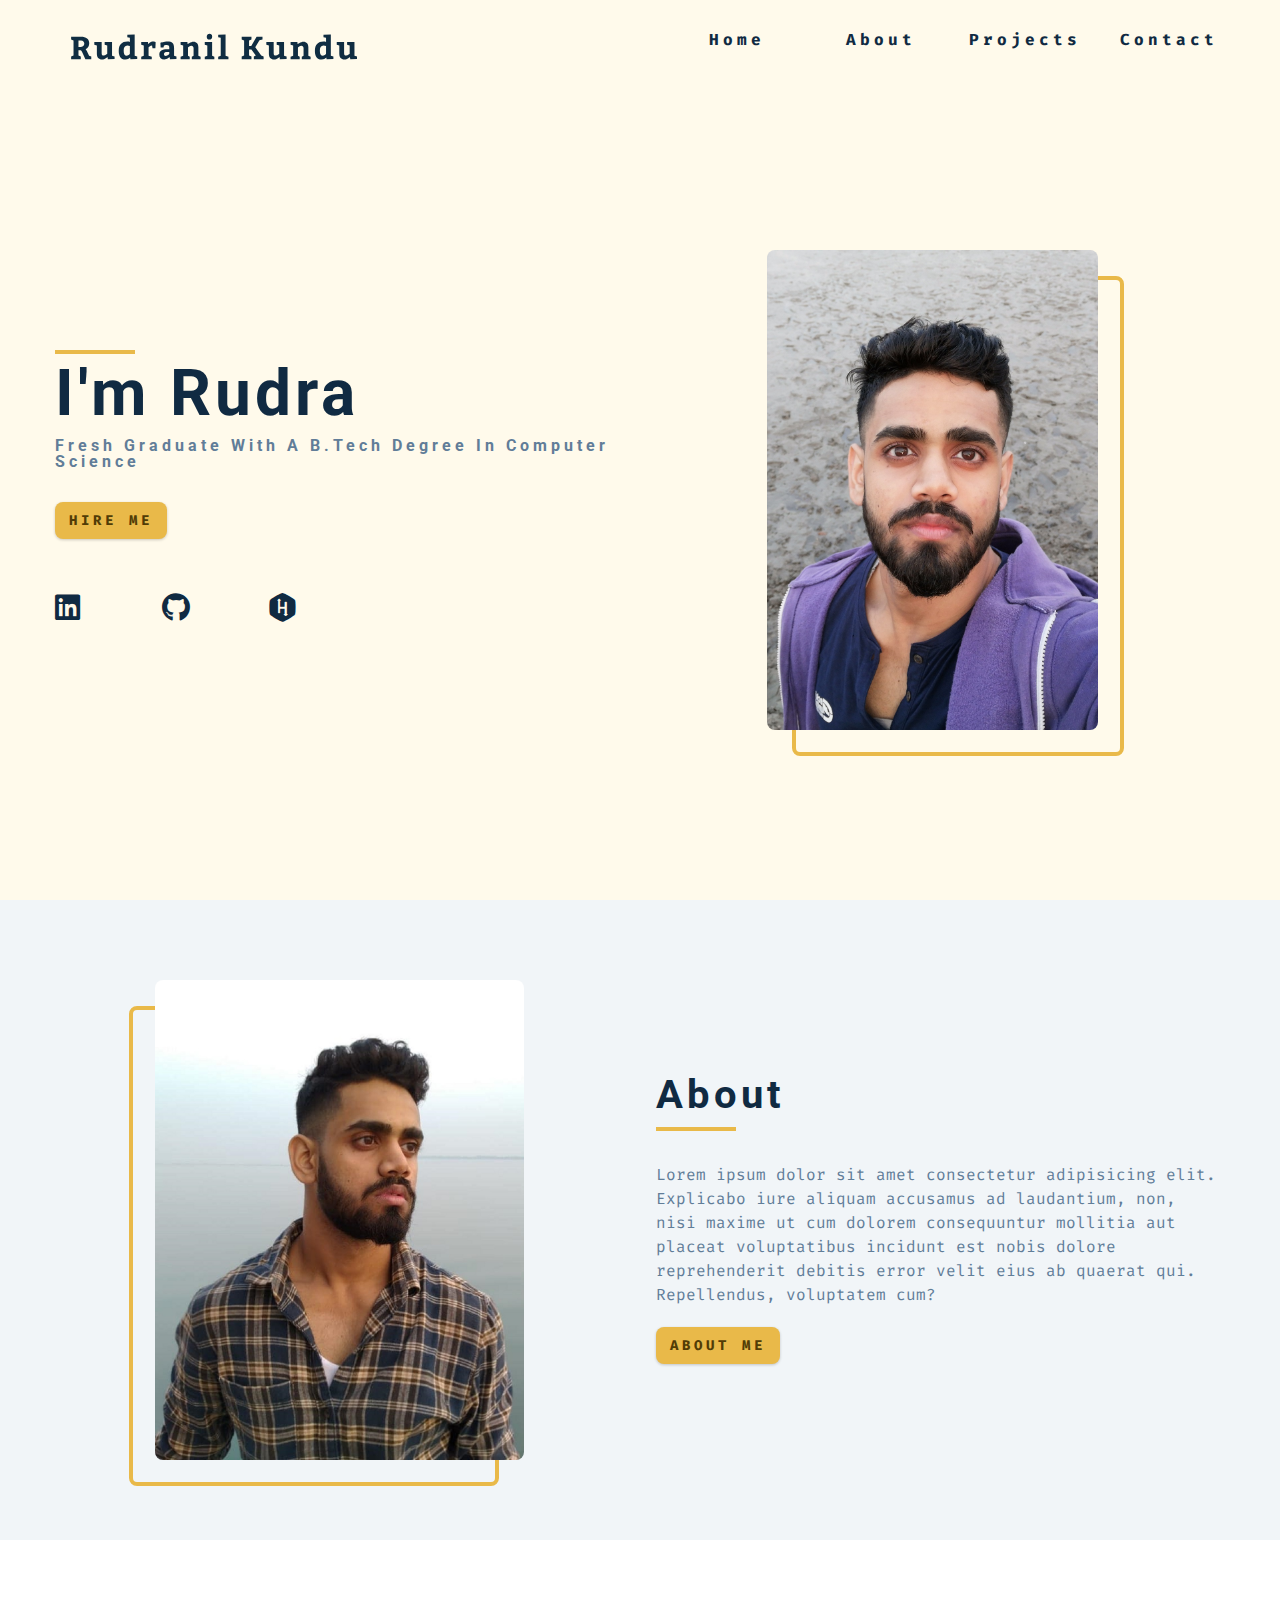
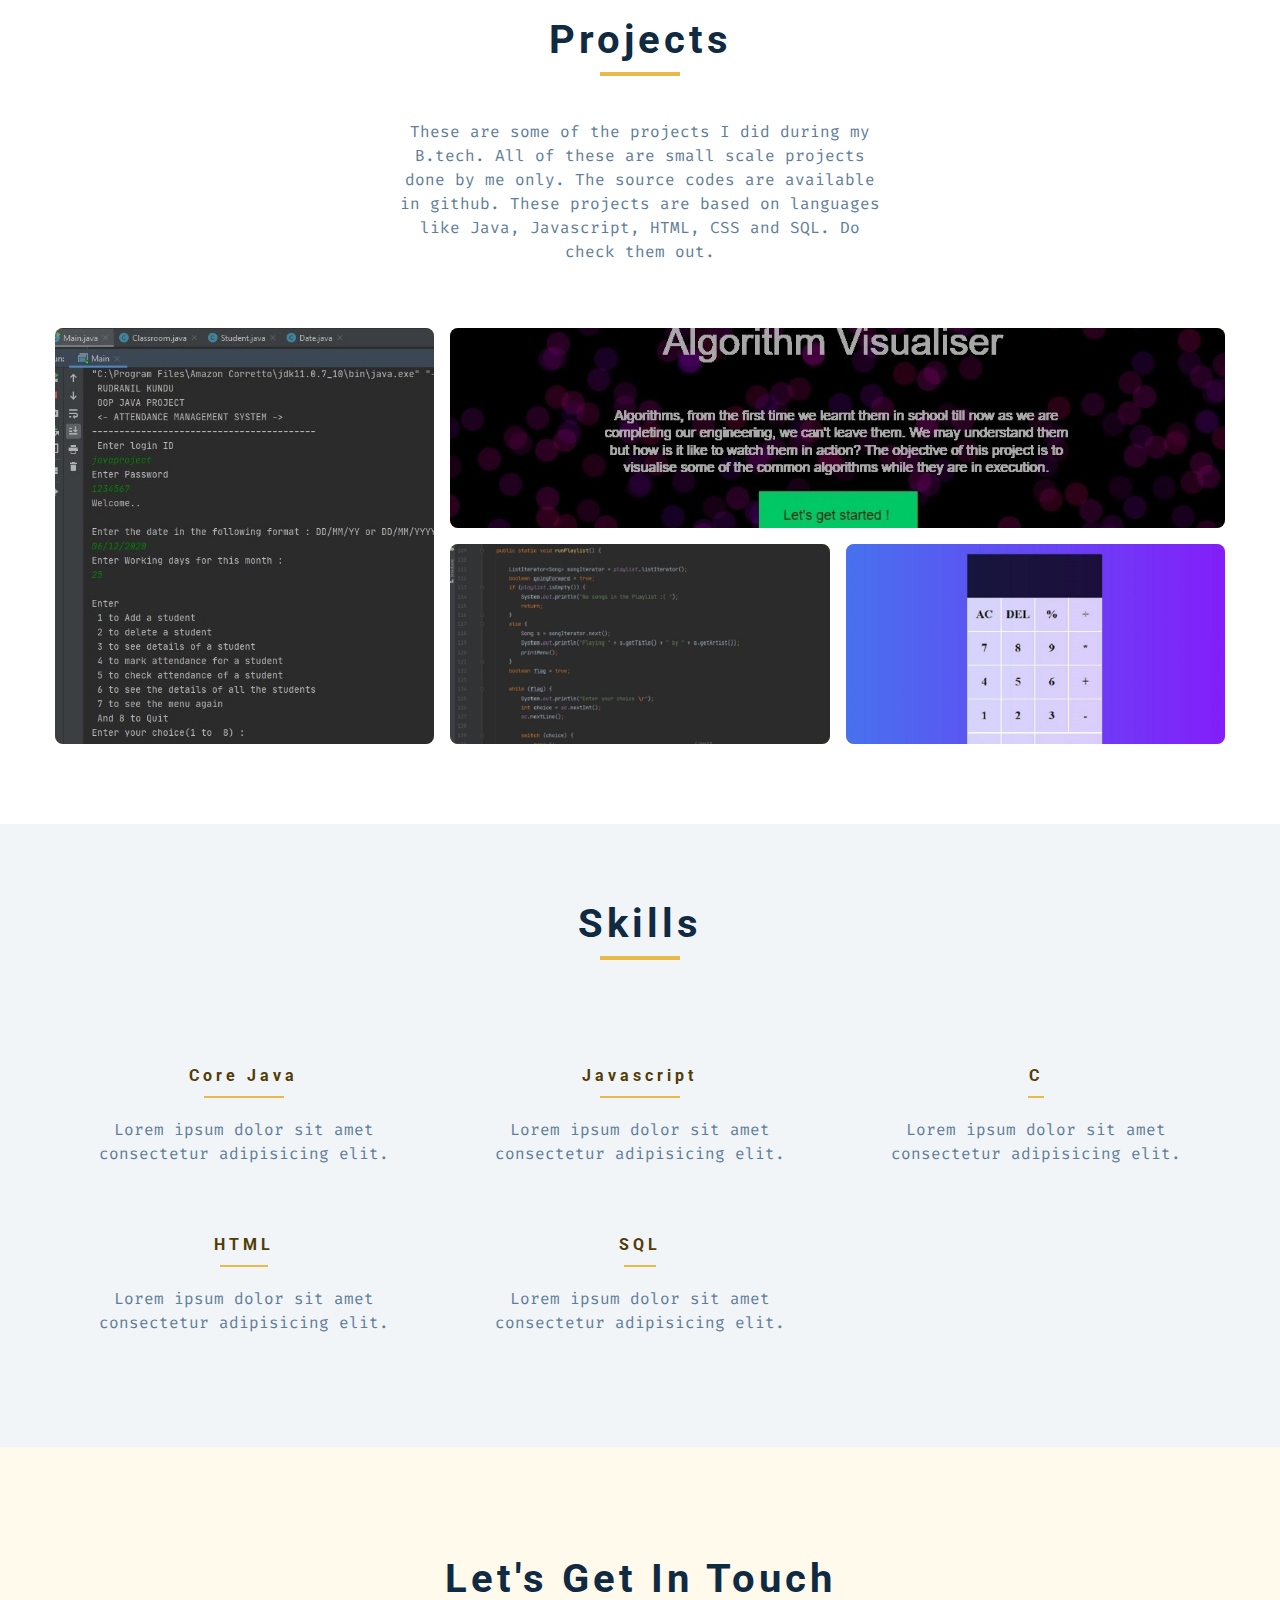
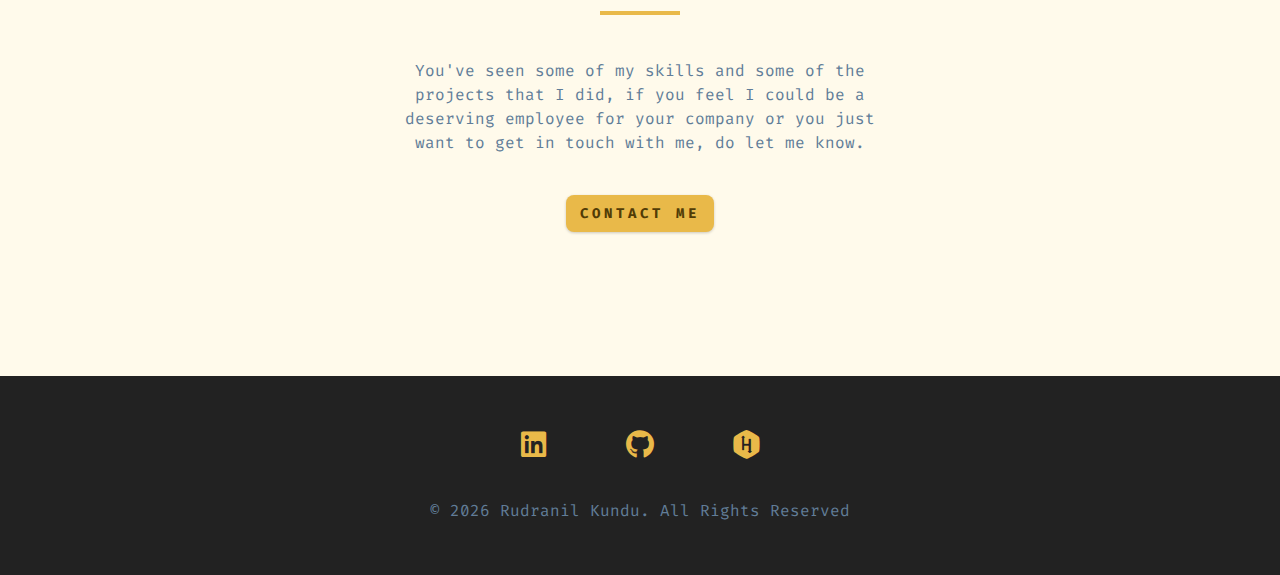
==== index.html @ 6f452e05 "Add files via upload" ====
<!DOCTYPE html>
<html lang="en">
<head>
   <meta charset="UTF-8">
   <meta name="viewport" content="width=device-width, initial-scale=1.0">
   <title>Rudranil Kundu || Home</title>
   
   <!-- fontawesome icons -->
   <link rel="stylesheet" href="./fontawesome-free-5.15.1-web/css/all.min.css">
   
   <!-- styles css -->
   <link rel="stylesheet" href="./css/styles.css">

   <!--  google fonts 
   <link rel="preconnect" href="https://fonts.gstatic.com">
   <link href="https://fonts.googleapis.com/css2?family=Fira+Code:wght@300;400&display=swap" rel="stylesheet"> 
   -->
</head>
<body>
   <!-- Home icon(font awesome ) -->
   <!-- <i class="fa fa-home fa-3x"></i> -->


   <!-- navbar -->
   <nav class="nav" id="nav">
      <div class="nav-center">

         <!-- nav header -->
         <div class="nav-header">
            <img src="./images/logo.svg" class="nav-logo" alt="nav logo">

            <button class="nav-btn" id="nav-btn" >
               <i class="fas fa-bars"></i>
            </button>
         </div>
         <!-- nav-links -->
         <ul class="nav-links">
            <li>
               <a href="./index.html">Home</a>
            </li>
            <li>
               <a href="./about.html">About</a>
            </li>
            <li>
               <a href="./projects.html">Projects</a>
            </li>
            <li>
               <a href="./contact.html">Contact</a>
            </li>
         </ul>

      </div>
   </nav>


   <!-- end of navbar -->
   <!-- sidebar -->
   <aside class="sidebar" id="sidebar">
      <div>
         <button class="close-btn" id="close-btn">
            <i class="fas fa-times"></i>
         </button>

         <!-- sidebar-links -->
         <ul class="sidebar-links">
            <li>
               <a href="./index.html">Home</a>
            </li>
            <li>
               <a href="./about.html">About</a>
            </li>
            <li>
               <a href="./projects.html">Projects</a>
            </li>
            <li>
               <a href="./contact.html">Contact</a>
            </li>
         </ul>
         <!-- Social icons -->
         <ul class="social-icons">
            <li>
               <a href="https://www.linkedin.com/in/rudranil-kundu-8737521b1/" class="social-icon" target="_blank" >
               <i class="fab fa-linkedin"></i>
               </a>
            </li>
            <li>
               <a href="https://github.com/rudranilK" class="social-icon" target="_blank" >
               <i class="fab fa-github"></i>
               </a>
            </li>
            <li>
               <a href="https://www.hackerrank.com/rudranilK?hr_r=1" class="social-icon" target="_blank" >
               <i class="fab fa-hackerrank"></i>
               </a>
            </li>
         </ul>
      </div>
   </aside>
      
   <!-- end of sidebar -->
   <!-- header -->
   <header class="hero">
      <div class="section-center hero-center">
         <article class="hero-info">
            <div class="underline"></div>
            <h1>I'm rudra</h1>
            <h4>Fresh graduate with a b.tech degree in computer science</h4>
            <a href="./contact.html" class="btn hero-btn">Hire Me</a>

            <!-- Social icons -->
            <ul class="social-icons hero-icons">
               <li>
                  <a href="https://www.linkedin.com/in/rudranil-kundu-8737521b1/" class="social-icon" target="_blank">
                     <i class="fab fa-linkedin"></i>
                  </a>
               </li>
               <li>
                  <a href="https://github.com/rudranilK" class="social-icon" target="_blank">
                     <i class="fab fa-github"></i>
                  </a>
               </li>
               <li>
                  <a href="https://www.hackerrank.com/rudranilK?hr_r=1" class="social-icon" target="_blank">
                     <i class="fab fa-hackerrank"></i>
                  </a>
               </li>
            </ul>
         </article>
         <article class="hero-img">
            <img src="./images/hero-img.jpg" class="hero-photo" alt="rudranilK">
         </article>
      </div>
   </header>
      
   <!-- end of header -->
   <!-- about -->
   <section class="section about bg-grey">
      <div class="section-center about-center">
         <!-- about img -->
         <article class="about-img">
            <img src="./images/about-img.jpg" class="hero-photo" alt="about img">
         </article>
         <!-- about info -->
         <article class="about-info">
            <!-- section title -->
            <div class="section-title about-title">
               <h2>about</h2>
               <div class="underline"></div>
            </div>
            <!-- end of section title -->
            <p>Lorem ipsum dolor sit amet consectetur adipisicing elit. Explicabo iure aliquam accusamus ad laudantium, non, nisi maxime ut cum dolorem consequuntur mollitia aut placeat voluptatibus incidunt est nobis dolore reprehenderit debitis error velit eius ab quaerat qui. Repellendus, voluptatem cum?</p>
            <a href="./about.html" class="btn">about me</a>
         </article>

      </div>
   </section>
      
   <!-- end of about -->
   
   <!-- projects -->
   <section class="section">
      <!-- section title -->
      <div class="section-title">
         <h2>projects</h2>
         <div class="underline"></div>
         <br>
         <p class="projects-text">
            These are some of the projects I did during my B.tech. All of these are small scale projects done by me only. The source codes are available in github. These projects are based on languages like Java, Javascript, HTML, CSS and SQL. Do check them out.
         </p>
      </div>
      <!-- end of section title -->
      <div class="section-center projects-center">
         <!-- single project -->
         <a href="./projects.html" class="project-1">
            <article class="project">
               <img src="./images/AMS-crop.jpg" 
               class="project-img"
               alt="single project">
               <div class="project-info">
                  <h4>Attendance Management System</h4>
               </div>
            </article>
         </a>
         <!-- end of single project -->
         <!-- single project -->
         <a href="./projects.html" class="project-2">
            <article class="project">
               <img src="./images/project-2-crop.jpg" 
               class="project-img"
               alt="single project">
               <div class="project-info">
                  <h4>Algorithm Visualiser</h4>
               </div>
            </article>
         </a>
         <!-- end of single project -->
         <!-- single project -->
         <a href="./projects.html" class="project-3">
            <article class="project">
               <img src="./images/Music-playlist.jpg" 
               class="project-img"
               alt="single project">
               <div class="project-info">
                  <h4>Music Playlist using java</h4>
               </div>
            </article>
         </a>
         <!-- end of single project -->
         <!-- single project -->
         <a href="./projects.html" class="project-4">
            <article class="project">
               <img src="./images/project-6.jpg" 
               class="project-img"
               alt="single project">
               <div class="project-info">
                  <h4>Calculator using JavaScript</h4>
               </div>
            </article>
         </a>
         <!-- end of single project -->
      </div>
   </section>
      
   <!-- end of projects -->
   <!-- skills -->
   <section class="section bg-grey">
      <!-- section title -->
      <div class="section-title">
         <h2>skills</h2>
         <div class="underline"></div>
      </div>
      <br>
      <!-- end of section title -->
   
      <div class="section-center skills-center">
         <!-- single skill -->
         <article class="skill">
            <div class="skill-1">
               <h4>Core Java</h4>
               <div class="underline">
               </div>
            </div>
            <p>Lorem ipsum dolor sit amet consectetur adipisicing elit.</p>
         </article>
         <!--end of single skill -->
   
         <!-- single skill -->
         <article class="skill">
            <div class="skill-2">
               <h4>javascript</h4>
               <div class="underline">
               </div>
            </div>
            <p>Lorem ipsum dolor sit amet consectetur adipisicing elit.</p>
         </article>
         <!--end of single skill -->
   
         <!-- single skill -->
         <article class="skill">
            <div class="skill-3">
               <h4>C</h4>
               <div class="underline">
               </div>
            </div>
            <p>Lorem ipsum dolor sit amet consectetur adipisicing elit.</p>
         </article>
         <!--end of single skill -->
   
         <!-- single skill -->
         <article class="skill">
            <div class="skill-4">
               <h4>HTML</h4>
               <div class="underline">
               </div>
            </div>
            <p>Lorem ipsum dolor sit amet consectetur adipisicing elit.</p>
         </article>
         <!--end of single skill -->
   
         <!-- single skill -->
         <article class="skill">
            <div class="skill-5">
               <h4>SQL</h4>
               <div class="underline">
               </div>
            </div>
            <p>Lorem ipsum dolor sit amet consectetur adipisicing elit.</p>
         </article>
      </div>
      <!--end of single skill -->
      </div>
   </section>
      
   <!-- end of skills -->
   <!-- connect -->
   <section class="connect">
      <!-- section title -->
      <div class="section-title">
         <h2>Let's get in touch</h2>
         <div class="underline"></div>
         <br>
         <article class="projects-text" >
            <p>You've seen some of my skills and some of the projects that I did, if you feel I could be a deserving employee for your company or you just want to get in touch with me, do let me know.</p>
            <a href="./contact.html" class="btn hero-btn">Contact Me</a>
         </article>
      </div>
      <!-- end of section title -->
   </section>
   <!-- end of connect -->
   <!-- footer -->
   <footer class="footer">
      <!-- Social icons -->
      <ul class="social-icons">
         <li>
            <a href="https://www.linkedin.com/in/rudranil-kundu-8737521b1/" class="social-icon" target="_blank">
               <i class="fab fa-linkedin"></i>
            </a>
         </li>
         <li>
            <a href="https://github.com/rudranilK" class="social-icon" target="_blank">
               <i class="fab fa-github"></i>
            </a>
         </li>
         <li>
            <a href="https://www.hackerrank.com/rudranilK?hr_r=1" class="social-icon" target="_blank">
               <i class="fab fa-hackerrank"></i>
            </a>
         </li>
      </ul>
      <p>&copy; <span id="date"></span> Rudranil Kundu. all rights reserved</p>
   </footer>

      
<script src="./js/app.js"></script>

<!-- Back to home button 
   <a href="./index.html" class="btn">back to home</a>
   -->
</body>
</html>
---- css/styles.css ----
/*
=============== 
Fonts
===============
*/
/*                    Starter project font 
 @import url("https://fonts.googleapis.com/css?family=Open+Sans|Roboto:400,700&display=swap"); */

@import url("https://fonts.googleapis.com/css2?family=Fira+Code:wght@400;700&family=Roboto:wght@400;700&display=swap");

/*
=============== 
Variables
===============
*/

:root {
  /* dark shades of primary color*/
  --clr-primary-1: hsl(43, 86%, 17%);
  --clr-primary-2: hsl(43, 77%, 27%);
  --clr-primary-3: hsl(43, 72%, 37%);
  --clr-primary-4: hsl(42, 63%, 48%);
  /* primary/main color */
  --clr-primary-5: hsl(42, 78%, 60%);
  /* lighter shades of primary color */
  --clr-primary-6: hsl(43, 89%, 70%);
  --clr-primary-7: hsl(43, 90%, 76%);
  --clr-primary-8: hsl(45, 86%, 81%);
  --clr-primary-9: hsl(45, 90%, 88%);
  --clr-primary-10: hsl(45, 100%, 96%);
  /* darkest grey - used for headings */
  --clr-grey-1: hsl(209, 61%, 16%);
  --clr-grey-2: hsl(211, 39%, 23%);
  --clr-grey-3: hsl(209, 34%, 30%);
  --clr-grey-4: hsl(209, 28%, 39%);
  /* grey used for paragraphs */
  --clr-grey-5: hsl(210, 22%, 49%);
  --clr-grey-6: hsl(209, 23%, 60%);
  --clr-grey-7: hsl(211, 27%, 70%);
  --clr-grey-8: hsl(210, 31%, 80%);
  --clr-grey-9: hsl(212, 33%, 89%);
  --clr-grey-10: hsl(210, 36%, 96%);
  --clr-white: #fff;
  --ff-primary: "Roboto", sans-serif;
  --ff-secondary: "Fira Code", monospace;
  --transition: all 0.3s linear;
  --spacing: 0.25rem;
  --radius: 0.5rem;
  --light-shadow: 0 5px 15px rgba(0, 0, 0, 0.1);
  --dark-shadow: 0 5px 15px rgba(0, 0, 0, 0.2);
  --max-width: 1170px;
}
/*
=============== 
Global Styles
===============
*/

*,
::after,
::before {
  margin: 0;
  padding: 0;
  box-sizing: border-box;
}
body {
  font-family: var(--ff-secondary);
  background: var(--clr-white);
  color: var(--clr-grey-1);
  line-height: 1.5;
  font-size: 0.875rem;
}
ul {
  list-style-type: none;
}
a {
  text-decoration: none;
}
img:not(.nav-logo) {
  width: 100%;
  display: block;
}

h1,
h2,
h3,
h4 {
  letter-spacing: var(--spacing);
  text-transform: capitalize;
  line-height: 1.25;
  margin-bottom: 0.75rem;
  font-family: var(--ff-primary);
}
h1 {
  font-size: 3rem;
}
h2 {
  font-size: 2rem;
}
h3 {
  font-size: 1.25rem;
}
h4 {
  font-size: 0.875rem;
}
p {
  margin-bottom: 1.25rem;
  color: var(--clr-grey-5);
}
@media screen and (min-width: 800px) {
  h1 {
    font-size: 4rem;
  }
  h2 {
    font-size: 2.5rem;
  }
  h3 {
    font-size: 1.75rem;
  }
  h4 {
    font-size: 1rem;
  }
  body {
    font-size: 1rem;
  }
  h1,
  h2,
  h3,
  h4 {
    line-height: 1;
  }
}
/*  global classes */

.btn {
  text-transform: uppercase;
  background: var(--clr-primary-5);
  color: var(--clr-primary-1);
  padding: 0.375rem 0.75rem;
  letter-spacing: var(--spacing);
  display: inline-block;
  font-weight: 700;
  transition: var(--transition);
  font-size: 0.875rem;
  border: 2px solid transparent;
  cursor: pointer;
  box-shadow: 0 1px 3px rgba(0, 0, 0, 0.2);
  border-radius: var(--radius);
}
.btn:hover {
  color: var(--clr-primary-1);
  background: var(--clr-primary-7);
}
/* section */
.section {
  padding: 5rem 0;
}

.section-center {
  width: 90vw;
  margin: 0 auto;
  max-width: 1170px;
}
@media screen and (min-width: 992px) {
  .section-center {
    width: 95vw;
  }
}
/* added during recording */
.underline {
  width: 5rem;
  height: 0.25rem;
  margin-bottom: 1.25rem;
  background: var(--clr-primary-5);
  margin-left: auto;
  margin-right: auto;
}

.section-title {
  margin-bottom: 4rem;
  text-align: center;
}

.bg-grey {
  background: var(--clr-grey-10);
}

/*
=============== 
Navbar
===============
*/
.nav-links {
  display: none;
}

.nav {
  height: 5rem;
  padding: 1rem;
  display: grid;
  align-items: center;
  transition: var(--transition);
}

.nav-center {
  width: 100%;
  max-width: 1170px;
  margin: 0 auto;
}

.nav-header {
  display: grid;
  grid-template-columns: auto 1fr;
  align-items: center;
}

.nav-btn {
  background: transparent;
  border-color: transparent;
  color: var(--clr-primary-5);
  font-size: 2rem;
  cursor: pointer;
  justify-self: end;
}

@media screen and (min-width: 768px) {
  .nav {
    background: var(--clr-primary-10);
  }
  .nav-btn {
    display: none;
  }
  .nav-links {
    display: grid;
    grid-template-columns: repeat(4, 1fr);
    justify-items: center;
    -moz-column-gap: 2rem;
    column-gap: 2rem;
    justify-self: end;
  }

  .nav-links a {
    text-transform: capitalize;
    color: var(--clr-grey-1);
    font-weight: bold;
    letter-spacing: var(--spacing);
    transition: var(--transition);
  }

  .nav-links a:hover {
    color: var(--clr-primary-5);
  }

  .nav-center {
    display: grid;
    grid-template-columns: auto 1fr;
    align-items: center;
  }
}

/* fixed navbar */
.navbar-fixed {
  position: fixed;
  top: 0;
  left: 0;
  width: 100%;
  background: var(--clr-white);
  z-index: 2;
  box-shadow: var(--light-shadow);
}

/*
=============== 
Sidebar
===============
*/

.sidebar {
  position: fixed;
  top: 0;
  left: 0;
  width: 100%;
  height: 100%;
  background: var(--clr-grey-10);
  z-index: 4;
  display: grid;
  /* align-items: center;
  justify-content: center; */
  place-items: center;
  transition: var(--transition);
  /* add later : to hide the side bar in smaller window */
  transform: translateX(-100%);
}

.show-sidebar {
  transform: translateX(0);
}

.sidebar-links {
  text-align: center;
}

.sidebar-links a {
  font-size: 2rem;
  text-transform: capitalize;
  transition: var(--transition);
  color: var(--clr-grey-5);
  letter-spacing: var(--spacing);
  display: inline-block;
  margin-bottom: 1.25rem;
}

.sidebar-links a:hover {
  color: var(--clr-primary-5);
}

.social-icons {
  display: grid;
  margin-top: 3rem;
  width: 20rem;
  grid-template-columns: repeat(3, 1fr);
  justify-items: center;

  /* If done with flexbox.... */
  /* 
  display: flex;
  justify-content: space-evenly;
  align-items: center;
  margin-top: 1rem;
  padding: 0.4rem;
  flex-basis: 33%;
  */
}

.social-icon {
  font-size: 1.8rem;
  color: var(--clr-grey-1);
  transition: var(--transition);
}

.social-icon:hover {
  color: var(--clr-primary-5);
}

.close-btn {
  position: absolute;
  top: 1rem;
  right: 1rem;
  font-size: 2.3rem;
  background: transparent;
  border: transparent;
  transition: var(--transition);
  color: rgb(194, 15, 15);
  cursor: pointer;
}

.close-btn:hover {
  color: #ec6b4a;
}

/*
=============== 
Hero
===============
*/

/* underline added to globals */
.hero .underline {
  margin-bottom: 0.5rem;
  margin-left: 0;
}

.hero-img {
  display: none;
}

.hero {
  background: var(--clr-primary-10);
}

.hero-center {
  min-height: calc(100vh - 5rem);
  /* 5rem for the size of the navbar...as it had a size of 5rem ( .nav{ } ) */
  display: grid;
  place-items: center;
}

.hero-info h4 {
  color: var(--clr-grey-5);
}

.hero-icons {
  justify-items: start;
}

.hero-btn {
  margin-top: 1.25rem;
}

@media screen and (min-width: 992px) {
  .hero-img {
    display: block;
    position: relative;
  }
  .hero-center {
    grid-template-columns: 1fr 1fr;
  }
  .hero-img::before,
  .about-img::before {
    content: "";
    position: absolute;
    width: 100%;
    height: 100%;
    border: 0.25rem solid var(--clr-primary-5);
    top: 1.6rem;
    right: -1.6rem;
    border-radius: var(--radius);
  }
}

.hero-photo {
  max-width: 25rem;
  max-height: 30rem;
  -o-object-fit: cover;
  object-fit: cover;
  border-radius: var(--radius);
  position: relative;
}

/*
=============== 
About
===============
*/
/* section title added to globals */
.about-title {
  text-align: left;
  margin-bottom: 2rem;
}

.about-title .underline {
  margin-left: 0;
}

.about-center {
  display: grid;
  gap: 3rem 2rem;
}

.about-img {
  justify-self: center;
}

@media screen and (min-width: 992px) {
  .about-center {
    grid-template-columns: 1fr 1fr;
  }
  .about-img {
    position: relative;
  }

  /* overridding the background margin type thing towards left */
  .about-img::before {
    left: -1.6rem;
  }

  .about-info {
    align-self: center;
  }
}

/*
=============== 
Services
===============
*/

/* bg-grey in globals */
/* .service {
  background: var(--clr-white);
  padding: 3rem 1.5rem;
  margin-bottom: 2rem;
  border-radius: var(--radius);
  text-align: center;
  transition: var(--transition);
}

.service-icon {
  font-size: 2rem;
  margin-bottom: 1.5rem;
}

.service .underline {
  width: 3rem;
  height: 0.12rem;
  transition: var(--transition);
}

.service p {
  transition: var(--transition);
}

.service:hover {
  background: var(--clr-primary-5);
  color: var(--clr-white);
}

.service:hover p {
  color: var(--clr-white);
}
.service:hover .underline {
  background: var(--clr-white);
}

@media screen and (min-width: 676px) {
  .services-center {
    display: grid;
    grid-template-columns: 1fr 1fr;
    column-gap: 2rem;
  }
}
@media screen and (min-width: 992px) {
  .services-center {
    grid-template-columns: 1fr 1fr 1fr;
  }
} */

/* small screen layout setup */

/*
=============== 
Projects
===============
*/
.projects-text {
  width: 85vw;
  max-width: 30rem;
  margin: 0 auto;
}
.project {
  position: relative;
  background: var(--clr-primary-5);
  border-radius: var(--radius);
  margin-bottom: 2rem;
}

.project-info {
  text-align: center;
  color: var(--clr-white);
  position: absolute;
  top: 50%;
  left: 50%;
  transform: translate(-50%, -50%);
  transition: var(--transition);
  opacity: 0;
}

.project-info p {
  text-transform: capitalize;
  color: var(--clr-white);
}

.project:hover .project-info {
  opacity: 1;
}

.project-img {
  transition: var(--transition);
  border-radius: var(--radius);
  height: 15rem;
  -o-object-fit: cover;
  object-fit: cover;
}
/* how the transition happen is because of our transition variable and the background of project set to clr-primary-5 , now when we change the opacity value of image on hover...the color shows */

.project:hover .project-img {
  opacity: 0.1;
}

.project::after {
  content: "";
  position: absolute;
  top: 0;
  left: 0;
  width: 100%;
  height: 100%;
  border: 0.25rem solid var(--clr-white);
  border-radius: var(--radius);
  transition: var(--transition);
  opacity: 0;
}

.project:hover::after {
  opacity: 1;
  transform: scale(0.8);
}

@media screen and (min-width: 676px) {
  .projects-center {
    display: grid;
    grid-template-columns: 1fr 1fr;
    -moz-column-gap: 2rem;
    column-gap: 2rem;
  }
}
@media screen and (min-width: 992px) {
  .projects-center {
    grid-template-columns: repeat(3, 1fr);
  }
}
@media screen and (min-width: 1170px) {
  .projects-center {
    grid-template-rows: 200px 200px;
    gap: 1rem;
    grid-template-areas:
      "a b b"
      "a c d";
    /* this is our custom layout...open this up in browser window and check it yourself */
  }
  .project-img {
    height: 100%;
  }
  .project {
    height: 100%;
  }
  .project-1 {
    grid-area: a;
  }
  .project-2 {
    grid-area: b;
  }
  .project-3 {
    grid-area: c;
  }
  .project-4 {
    grid-area: d;
  }
}

/*
=============== 
Connect
===============
*/
.connect {
  min-height: 40vh;
  position: relative;
  padding: 7rem 0 5rem 0;
  /* margin-bottom: 5rem; */
  text-align: center;
  background: var(--clr-primary-10);
}
/* 
.connect::after {
  content: "";
  position: absolute;
  top: 0;
  left: 0;
  width: 100%;
  height: 100%;
  background: var(--clr-white);
  opacity: 0.7;
} */

/* .connect-info {
  width: 60%;
  height: 50%;
} */

/*
=============== 
Skills
===============
*/

.skill {
  background: var(--clr-grey-10);
  padding: 1.25rem 0.6rem;
  margin-bottom: 1rem;
  border-radius: var(--radius);
  text-align: center;
  transition: var(--transition);
  color: var(--clr-primary-1);
}

.skill .underline {
  width: 3rem;
  height: 0.12rem;
  transition: var(--transition);
}

.skill-1 .underline {
  width: 5rem;
}
.skill-2 .underline {
  width: 5rem;
}
.skill-3 .underline {
  width: 1rem;
}
.skill-4 .underline {
  width: 3rem;
}
.skill-5 .underline {
  width: 2rem;
}

.skill p {
  transition: var(--transition);
}

.skill:hover {
  background: var(--clr-primary-5);
  color: var(--clr-white);
}

.skill:hover p {
  color: var(--clr-white);
}
.skill:hover .underline {
  background: var(--clr-white);
}

@media screen and (min-width: 676px) {
  .skills-center {
    display: grid;
    grid-template-columns: 1fr 1fr;
    -moz-column-gap: 2rem;
    column-gap: 2rem;
  }
}
@media screen and (min-width: 992px) {
  .skills-center {
    grid-template-columns: repeat(3, 1fr);
  }
}

@media screen and (min-width: 1170px) {
  .skills-center {
    grid-template-rows: 150px 150px;
    gap: 1.2rem;
    /* grid-template-areas:
      "a a b"
      "c d e"; */
    /* this is our custom layout...open this up in browser window and check it yourself */
  }
  /* .project-img {
    height: 100%;
  } */
  /* .skill {
    height: 100%;
  }
  .skill-1 {
    grid-area: a;
  }
  .skill-2 {
    grid-area: b;
  }
  .skill-3 {
    grid-area: c;
  }
  .skill-4 {
    grid-area: d;
  }
  .skill-5 {
    grid-area: e;
  } */
}

/*
=============== 
Timeline
===============
*/

/*
=============== 
Blog
===============
*/

/*
=============== 
Footer
===============
*/
.footer {
  padding-bottom: 2rem;
  background: #222;
  display: grid;
  place-items: center;
}

.footer .social-icons {
  margin-bottom: 2rem;
}

.footer .social-icon {
  color: var(--clr-primary-5);
  transition: var(--transition);
}

.footer .social-icon:hover {
  color: var(--clr-primary-10);
}

.footer p {
  font-size: 1rem;
  text-transform: capitalize;
}

/*
=============== 
Single Page
===============
*/
.single-page {
  background: var(--clr-primary-10);
  min-height: calc(100vh - 5rem - 198px);
}

.page-info {
  max-width: 700px;
}

.about-page-info {
  max-width: 1100px;
  /* font-size: 1.1rem; */
}

.page-info a {
  text-transform: lowercase;
  color: var(--clr-primary-5);
  transition: var(--transition);
}
.page-info a:hover {
  color: var(--clr-primary-1);
}

/*
=============== 
Products Page
===============
*/
.projects-hero {
  height: 30vh;
  background: var(--clr-primary-10);
  display: grid;
  place-items: center;
}

.projects-hero .section-title {
  margin-bottom: 0;
}

.single-project {
  background: var(--clr-grey-10);
  border-radius: var(--radius);
}

.project-container img {
  border-top-left-radius: var(--radius);
  border-top-right-radius: var(--radius);
}

.project-container {
  position: relative;
}

.project-icon {
  position: absolute;
  font-size: 1.5rem;
  bottom: 0;
  left: 50%;
  transform: translate(-50%, 50%);
  width: 4rem;
  height: 4rem;
  display: grid;
  place-items: center;
  background: var(--clr-primary-5);
  border-radius: 50%;
  color: var(--clr-primary-1);
  border: 00.375rem solid var(--clr-grey-10);
}

.project-details {
  padding: 3rem 1.5rem 2rem;
}

.project-footer {
  display: grid;
  grid-template-columns: 1fr 1fr;
  color: var(--clr-primary-3);
}

.project-footer a {
  color: var(--clr-primary-4);
  text-transform: capitalize;
  transition: var(--transition);
  justify-self: end;
}

.project-footer a:hover {
  color: var(--clr-primary-1);
  font-size: 1rem;
}

.projects-page-center {
  display: grid;
  grid-template-columns: repeat(auto-fit, minmax(330px, 1fr));
  /* grid-template-columns: repeat(auto-fill, minmax(330px, 1fr)); */
  gap: 3rem 1rem;
}

@media screen and (min-width: 752px) {
  .project-container img {
    -o-object-fit: cover;
    object-fit: cover;
    height: 37vh;
  }
}

.single-project:hover {
  background: var(--clr-primary-5);
  color: var(--clr-white);
}

.single-project:hover a {
  color: var(--clr-grey-1);
}

.project-details:hover p {
  color: var(--clr-grey-9);
}

/* @media screen and (min-width: 992px) {
  .project-container img {
    height: 35vh;
  }
} */

/* 
============
Variables
============
*/
/* :root {
  --primaryColor: #50eee1;
  --mainBlack: #222;
  --mainwhite: #fff;
  --offWhite: #f7f7f7;
  --darkGrey: #afafaf;
  --mainTransition: all 0.3s linear;
  --mainSpacing: 0.2rem;
} */

/* 
==============
Global Styles
==============
*/
/* 
* {
  margin: 0;
  padding: 0;
  box-sizing: border-box;
}

body {
  font-family: "Fira Code", monospace;
  color: var(--mainBlack);
  background: var(--mainwhite);
  line-height: 1.5;
}

a {
  text-decoration: none;
}

img {
  width: 100%;
  display: block;
}

h1,
h2,
h3 {
  text-transform: capitalize;
  letter-spacing: var(--mainSpacing);
  margin-bottom: 1.25rem;
}
h1 {
  font-size: 3rem;
}
h2 {
  margin-bottom: 0;
}

p {
  font-weight: 300;
  font-size: 0.7rem;
  line-height: 2;
} */

/* button */
/* .btn {
  display: inline-block;
  padding: 0.5rem 1rem;
  text-transform: capitalize;
  border: 3px solid var(--primaryColor);
  color: var(--primaryColor);
  margin: 3rem;
  transition: var(--mainTransition);
}

.btn:hover {
  background: var(--primaryColor);
  color: var(--mainwhite);
} */
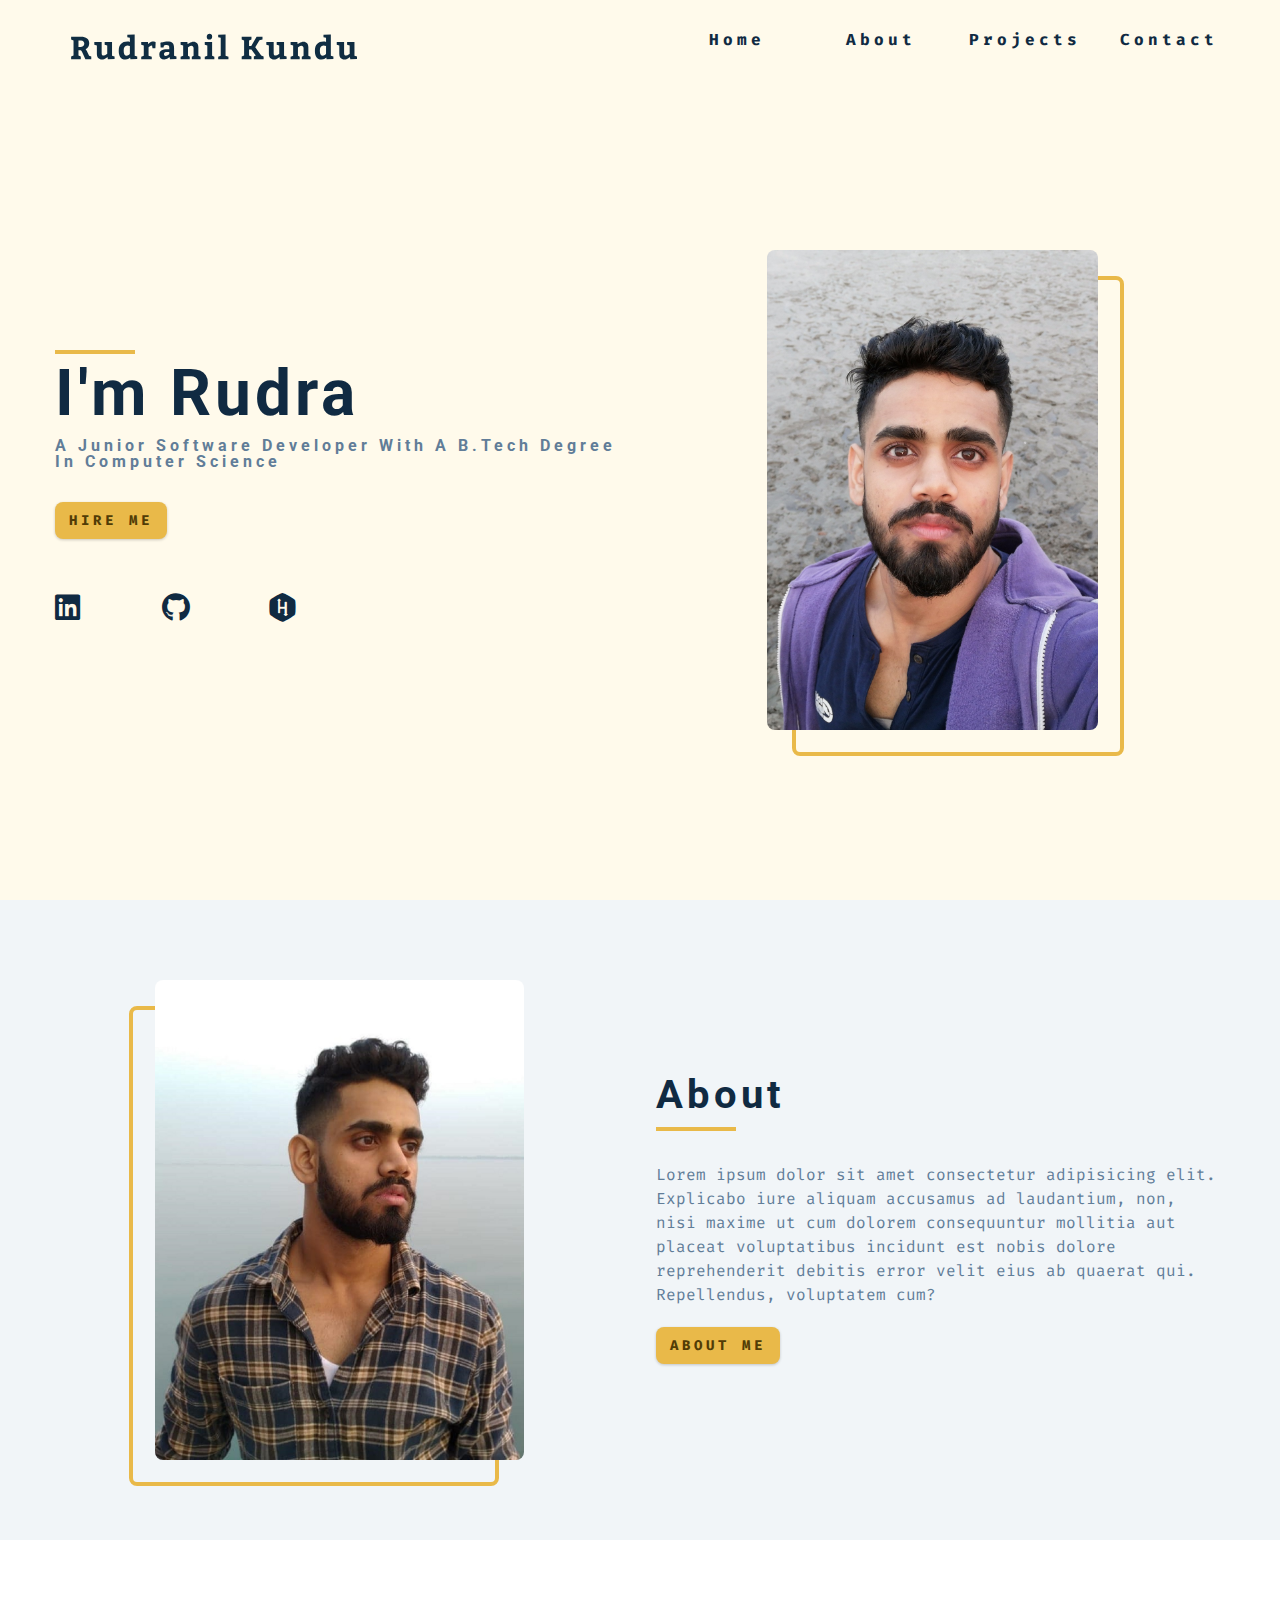
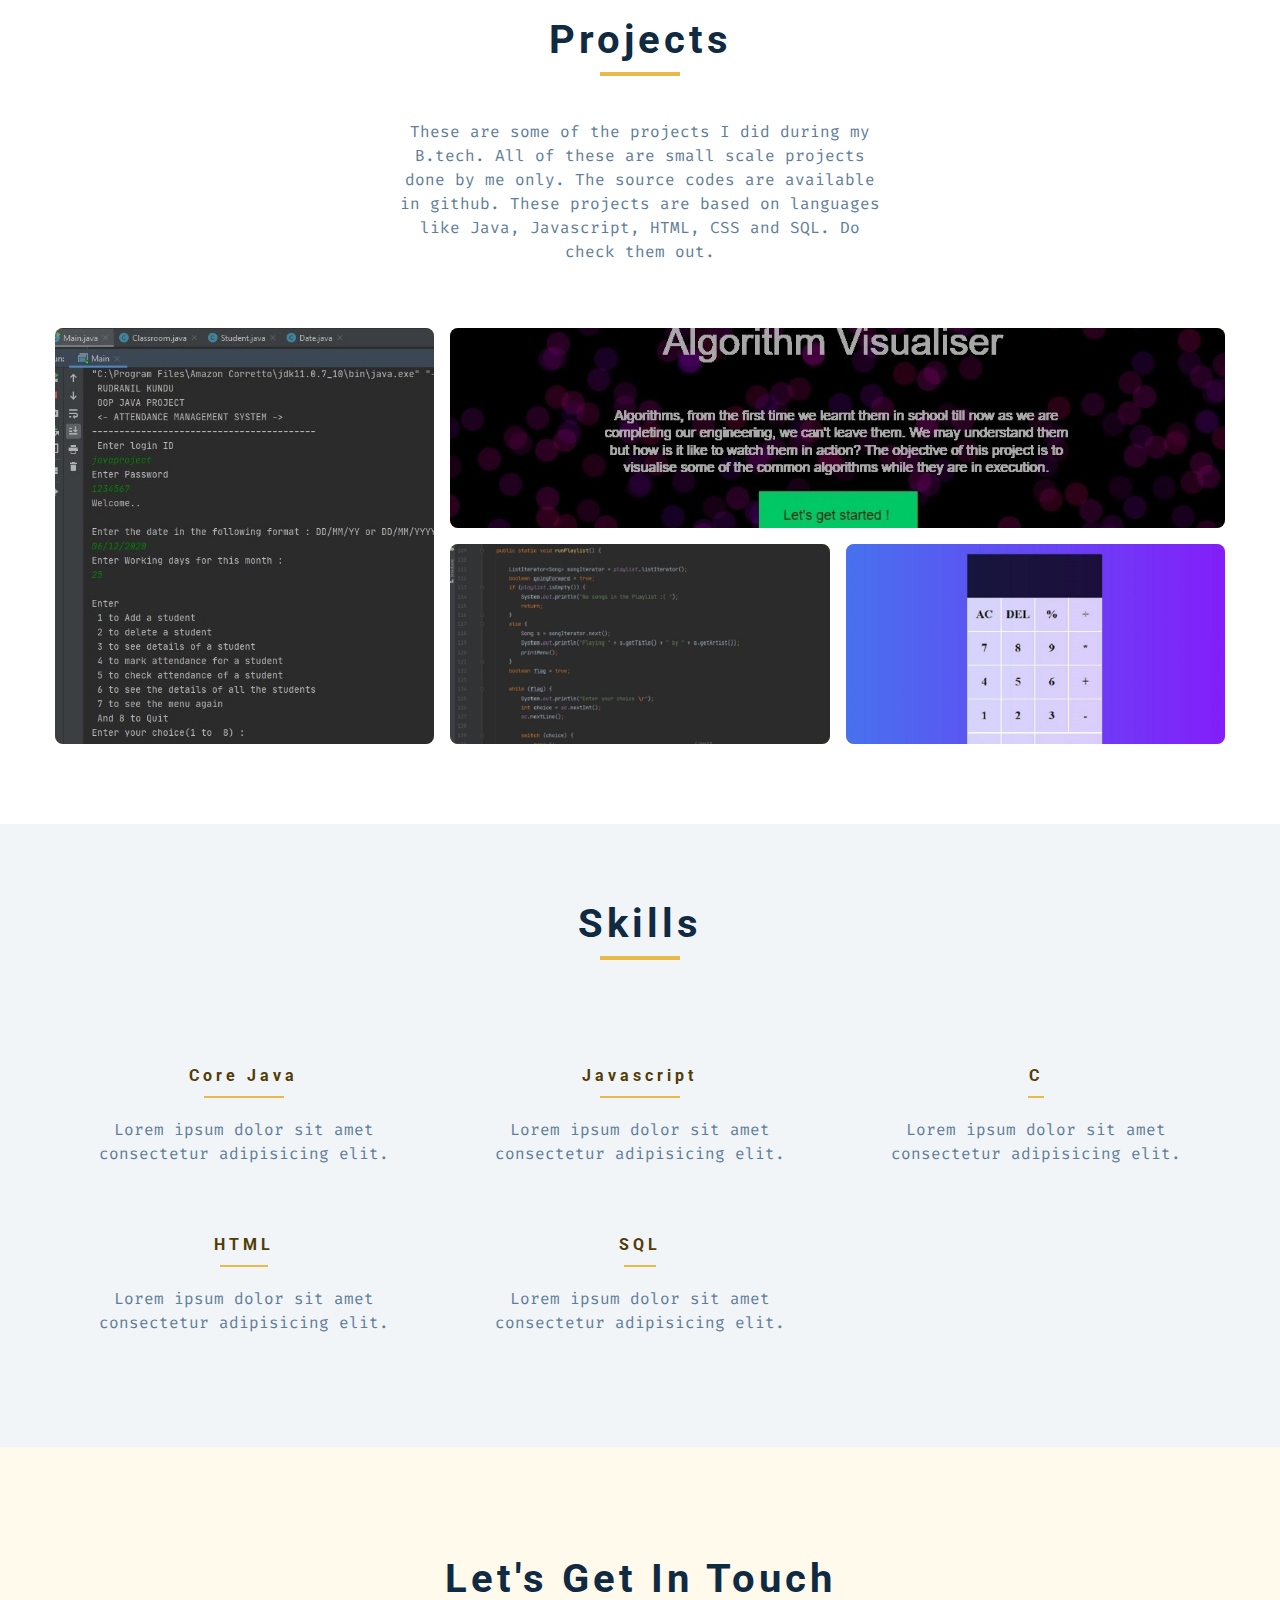
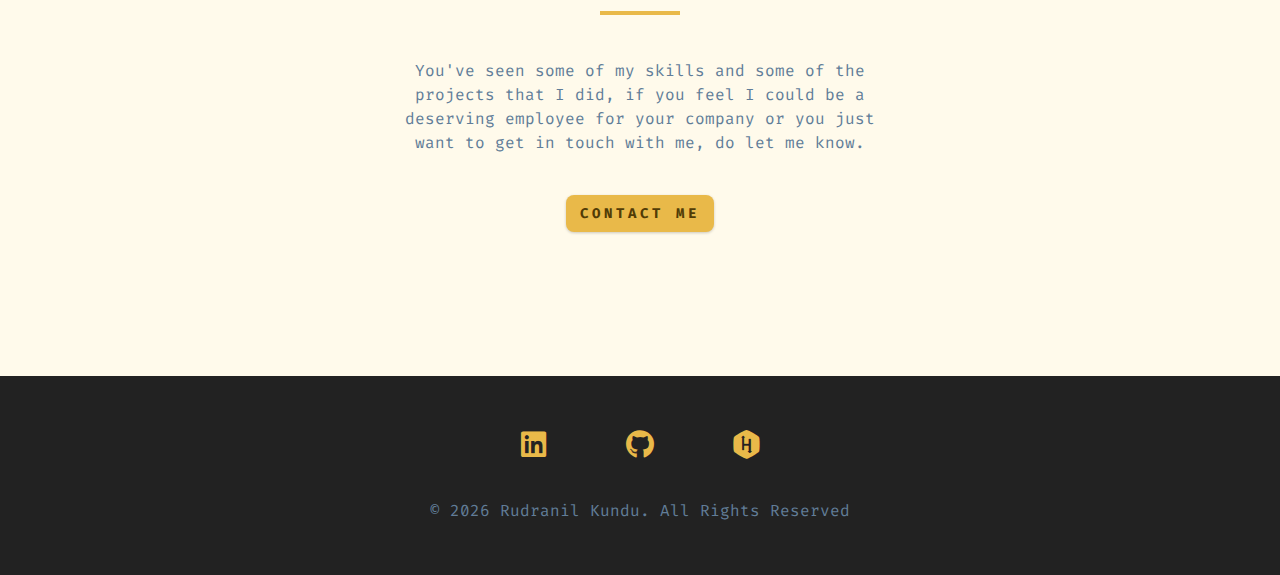
==== commit 445c4128: "Add files via upload" ====
--- a/index.html
+++ b/index.html
@@ -104,7 +104,7 @@
          <article class="hero-info">
             <div class="underline"></div>
             <h1>I'm rudra</h1>
-            <h4>Fresh graduate with a b.tech degree in computer science</h4>
+            <h4>A junior software developer with a B.Tech degree in computer science</h4>
             <a href="./contact.html" class="btn hero-btn">Hire Me</a>
 
             <!-- Social icons -->
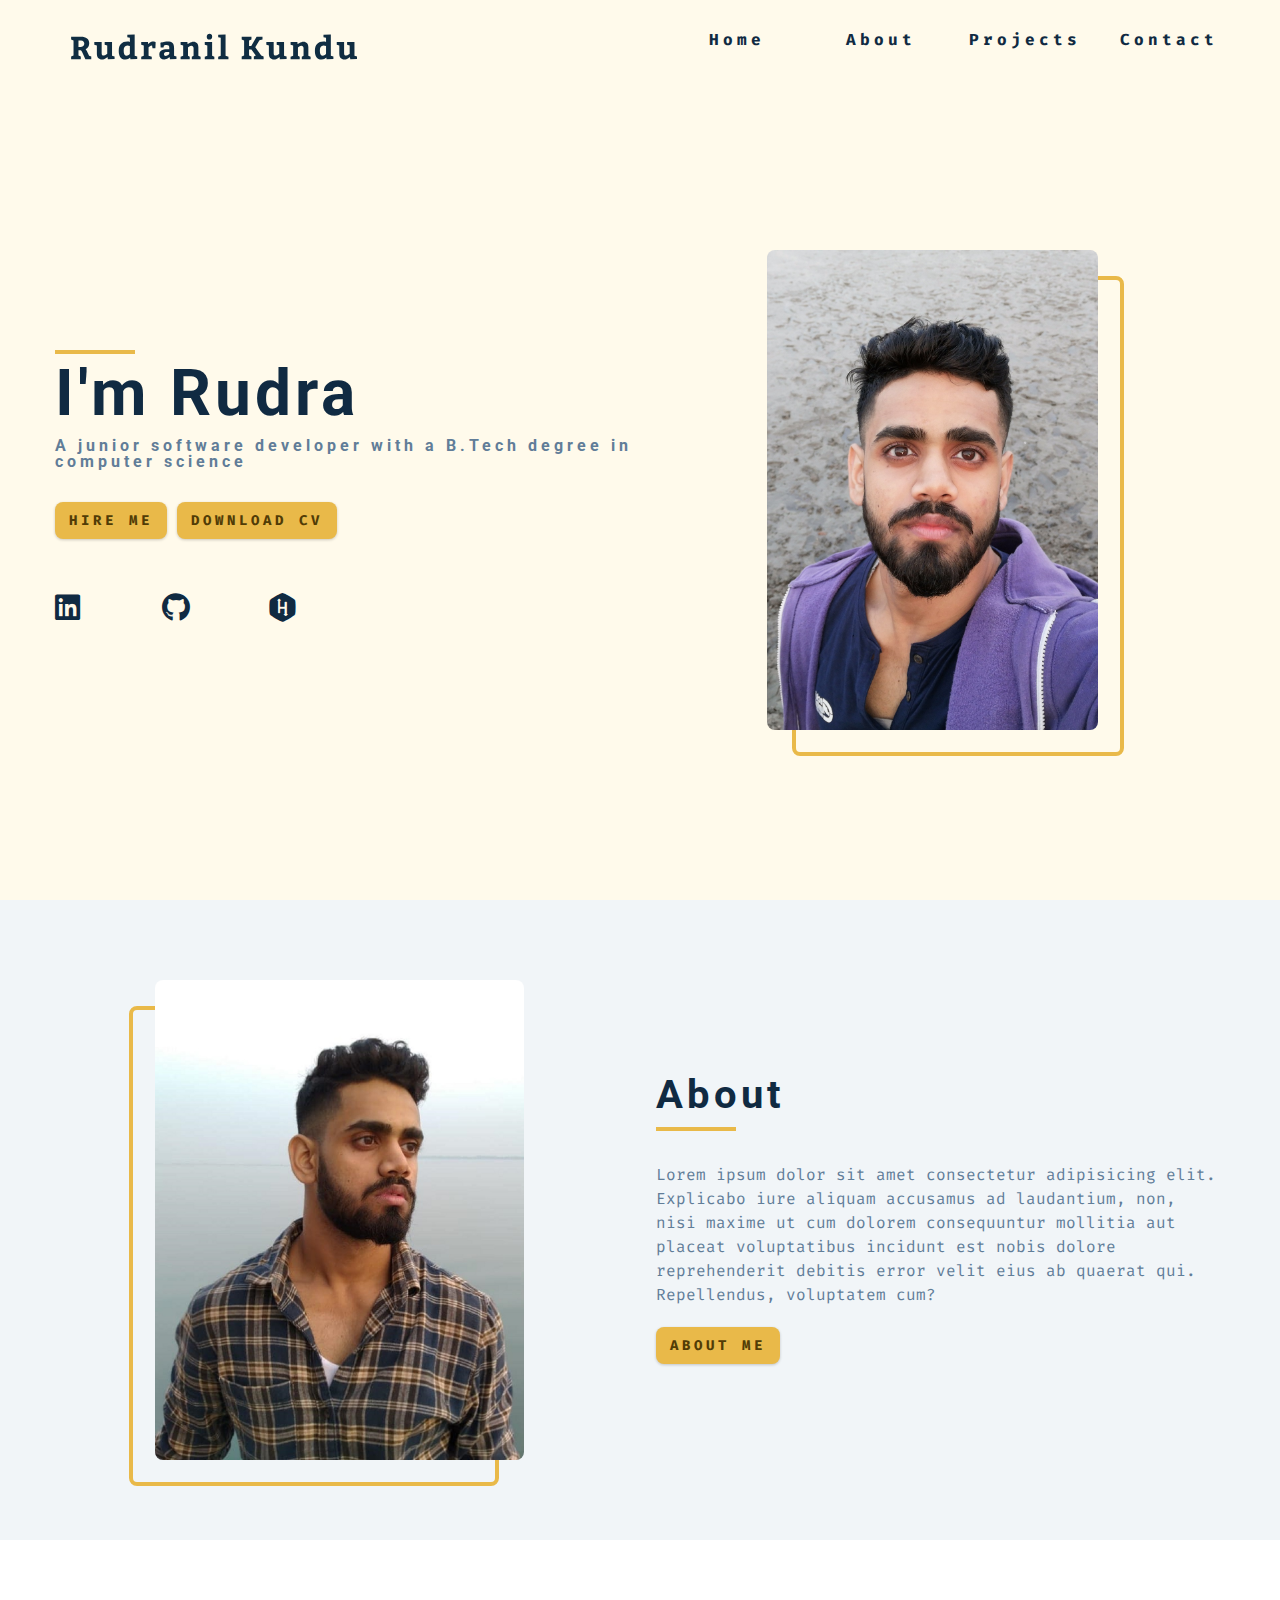
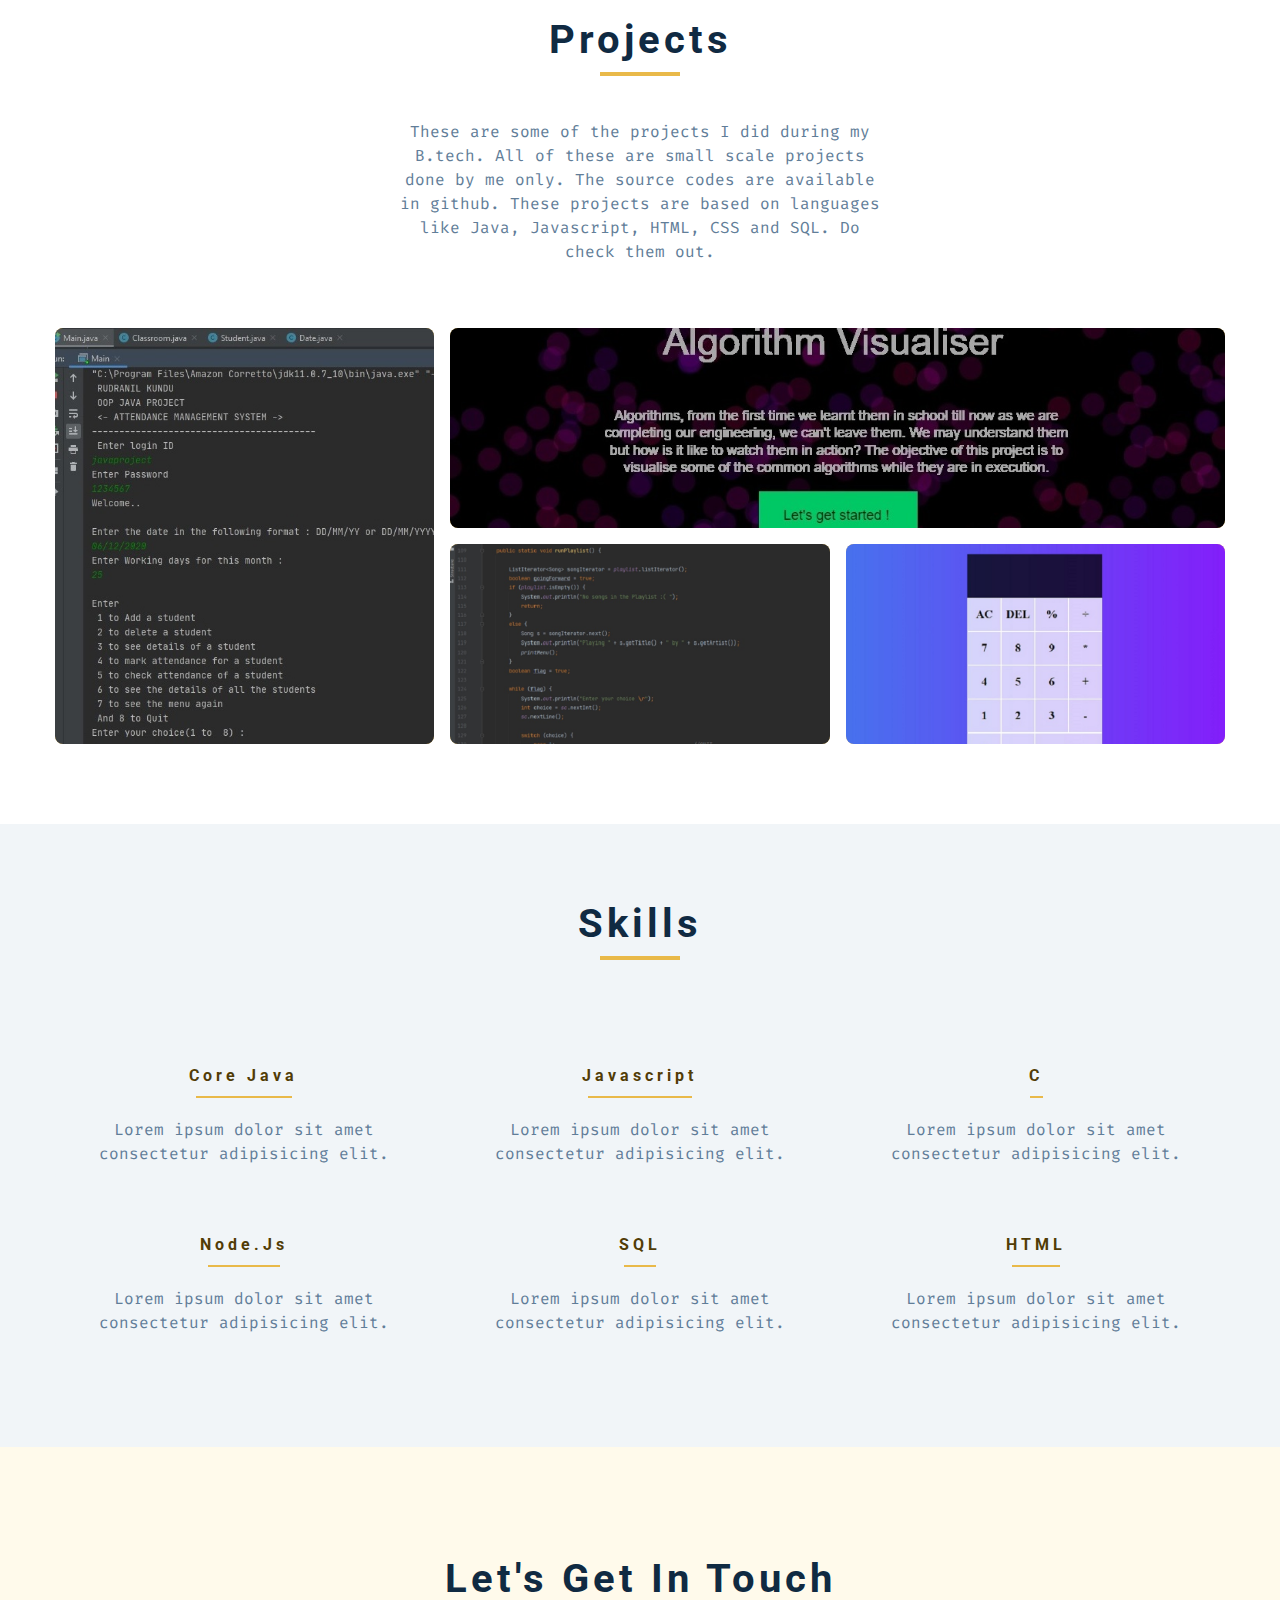
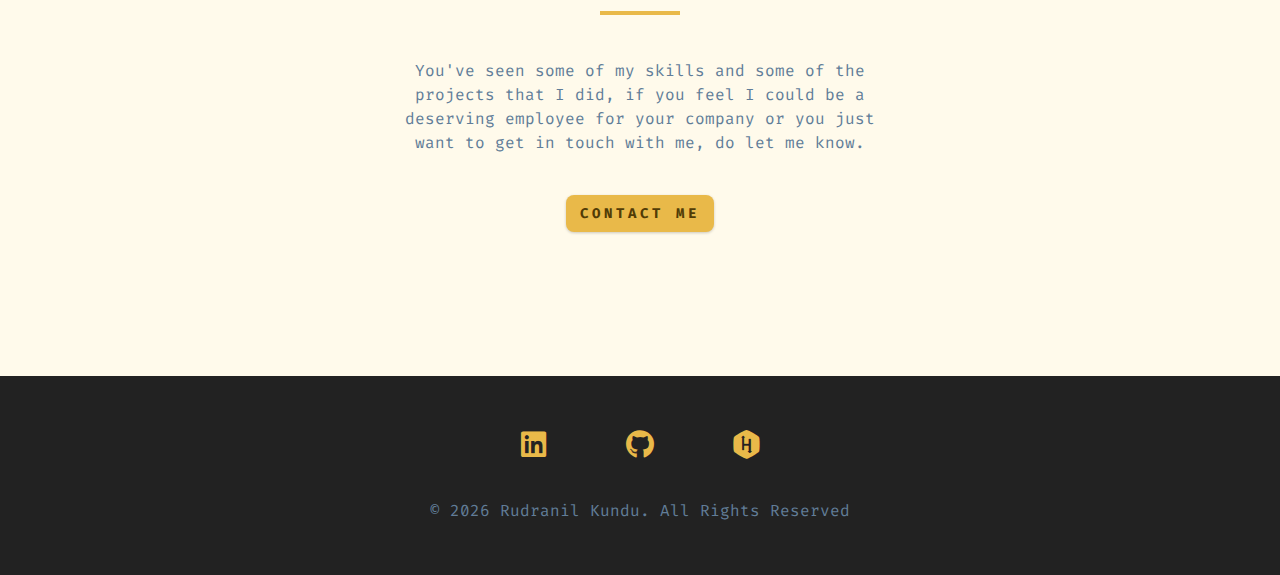
==== commit 3f330174: "Add files via upload" ====
--- a/index.html
+++ b/index.html
@@ -106,6 +106,7 @@
             <h1>I'm rudra</h1>
             <h4>A junior software developer with a B.Tech degree in computer science</h4>
             <a href="./contact.html" class="btn hero-btn">Hire Me</a>
+            <a href="./resources/RudranilKunduCV.pdf" class="btn hero-btn" download>Download CV</a>
 
             <!-- Social icons -->
             <ul class="social-icons hero-icons">
@@ -269,7 +270,7 @@
          <!-- single skill -->
          <article class="skill">
             <div class="skill-4">
-               <h4>HTML</h4>
+               <h4>Node.js</h4>
                <div class="underline">
                </div>
             </div>
@@ -286,9 +287,21 @@
             </div>
             <p>Lorem ipsum dolor sit amet consectetur adipisicing elit.</p>
          </article>
-      </div>
-      <!--end of single skill -->
-      </div>
+         <!--end of single skill -->
+
+         <!-- single skill -->
+         <article class="skill">
+            <div class="skill-6">
+               <h4>HTML</h4>
+               <div class="underline">
+               </div>
+            </div>
+            <p>Lorem ipsum dolor sit amet consectetur adipisicing elit.</p>
+         </article>
+         <!--end of single skill -->
+      </div>
+      <!-- </div>
+      </div> -->
    </section>
       
    <!-- end of skills -->
--- a/css/styles.css
+++ b/css/styles.css
@@ -387,6 +387,7 @@
 
 .hero-info h4 {
   color: var(--clr-grey-5);
+  text-transform: initial;
 }
 
 .hero-icons {
@@ -684,25 +685,28 @@
 }
 
 .skill .underline {
-  width: 3rem;
+  width: 2.5rem;
   height: 0.12rem;
   transition: var(--transition);
 }
 
 .skill-1 .underline {
-  width: 5rem;
+  width: 6rem;
 }
 .skill-2 .underline {
-  width: 5rem;
+  width: 6.5rem;
 }
 .skill-3 .underline {
-  width: 1rem;
+  width: 0.85rem;
 }
 .skill-4 .underline {
-  width: 3rem;
+  width: 4.5rem;
 }
 .skill-5 .underline {
   width: 2rem;
+}
+.skill-6 .underline {
+  width: 3rem;
 }
 
 .skill p {
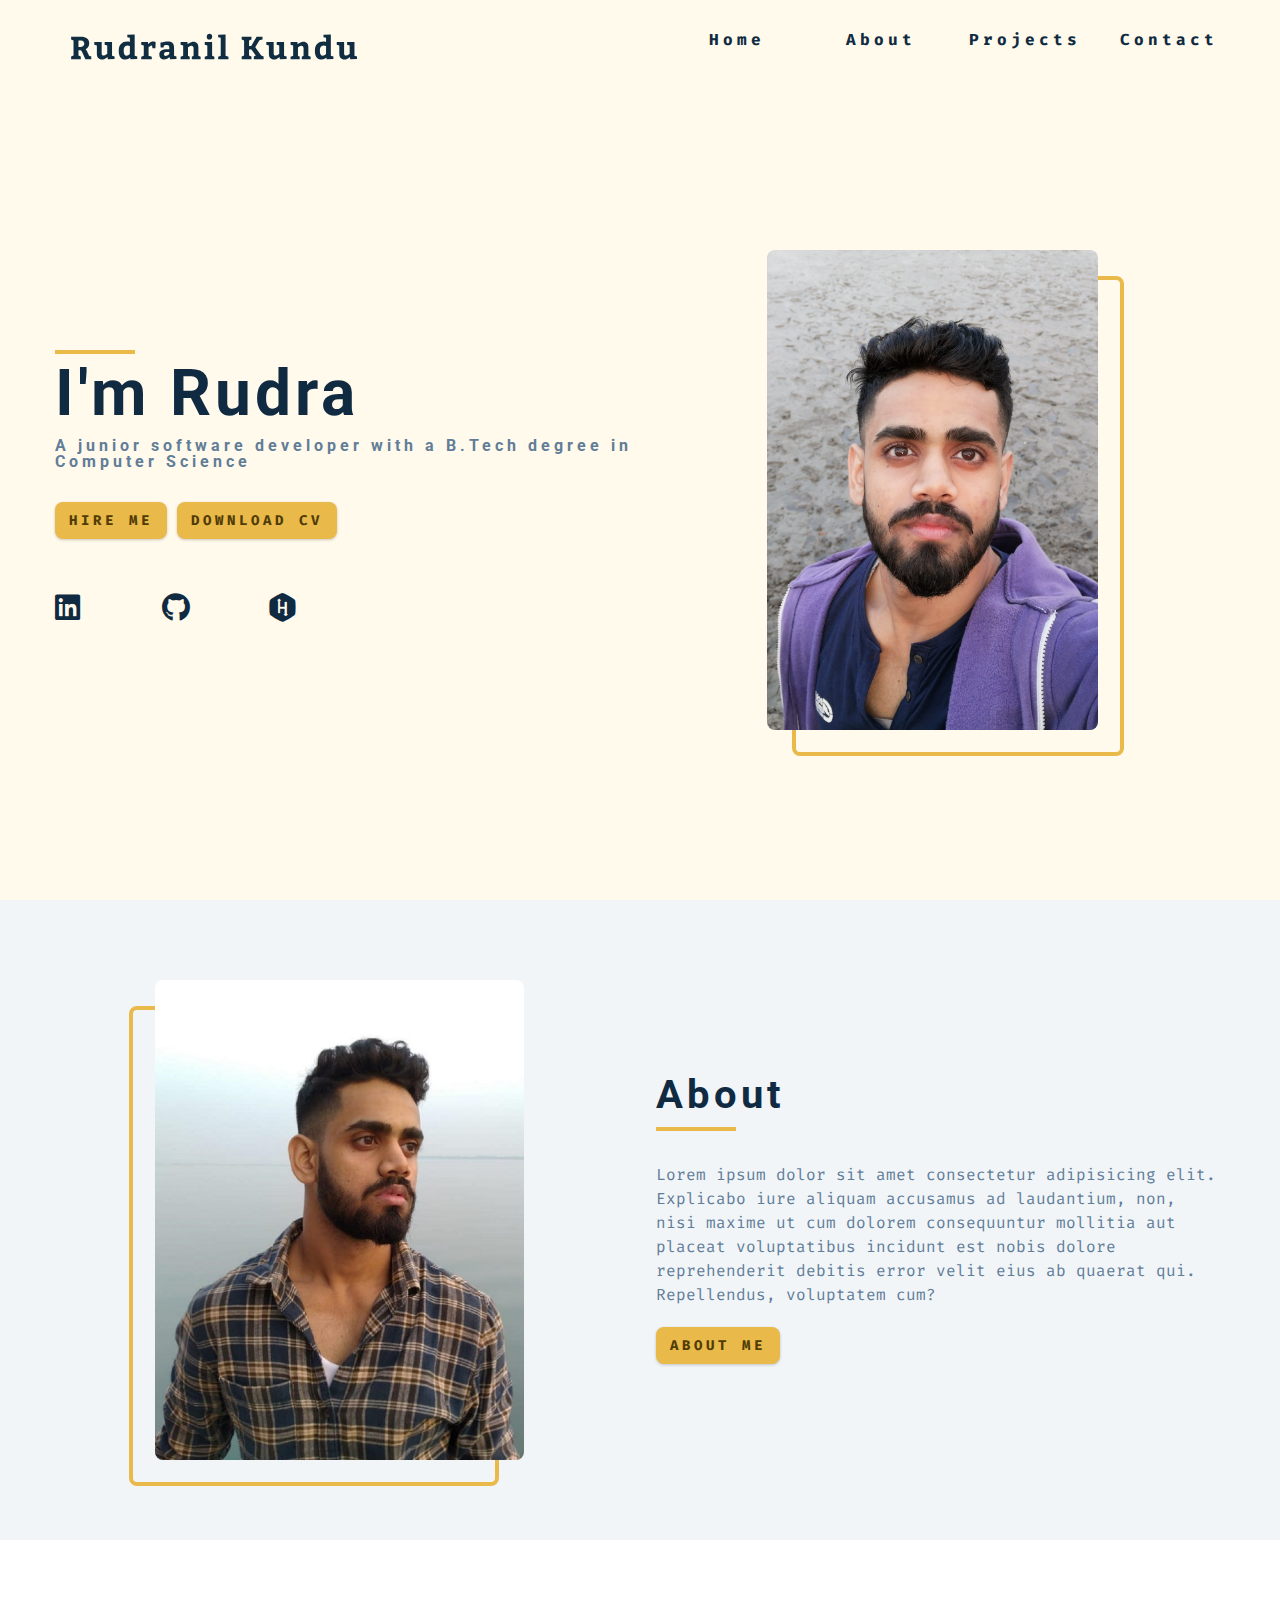
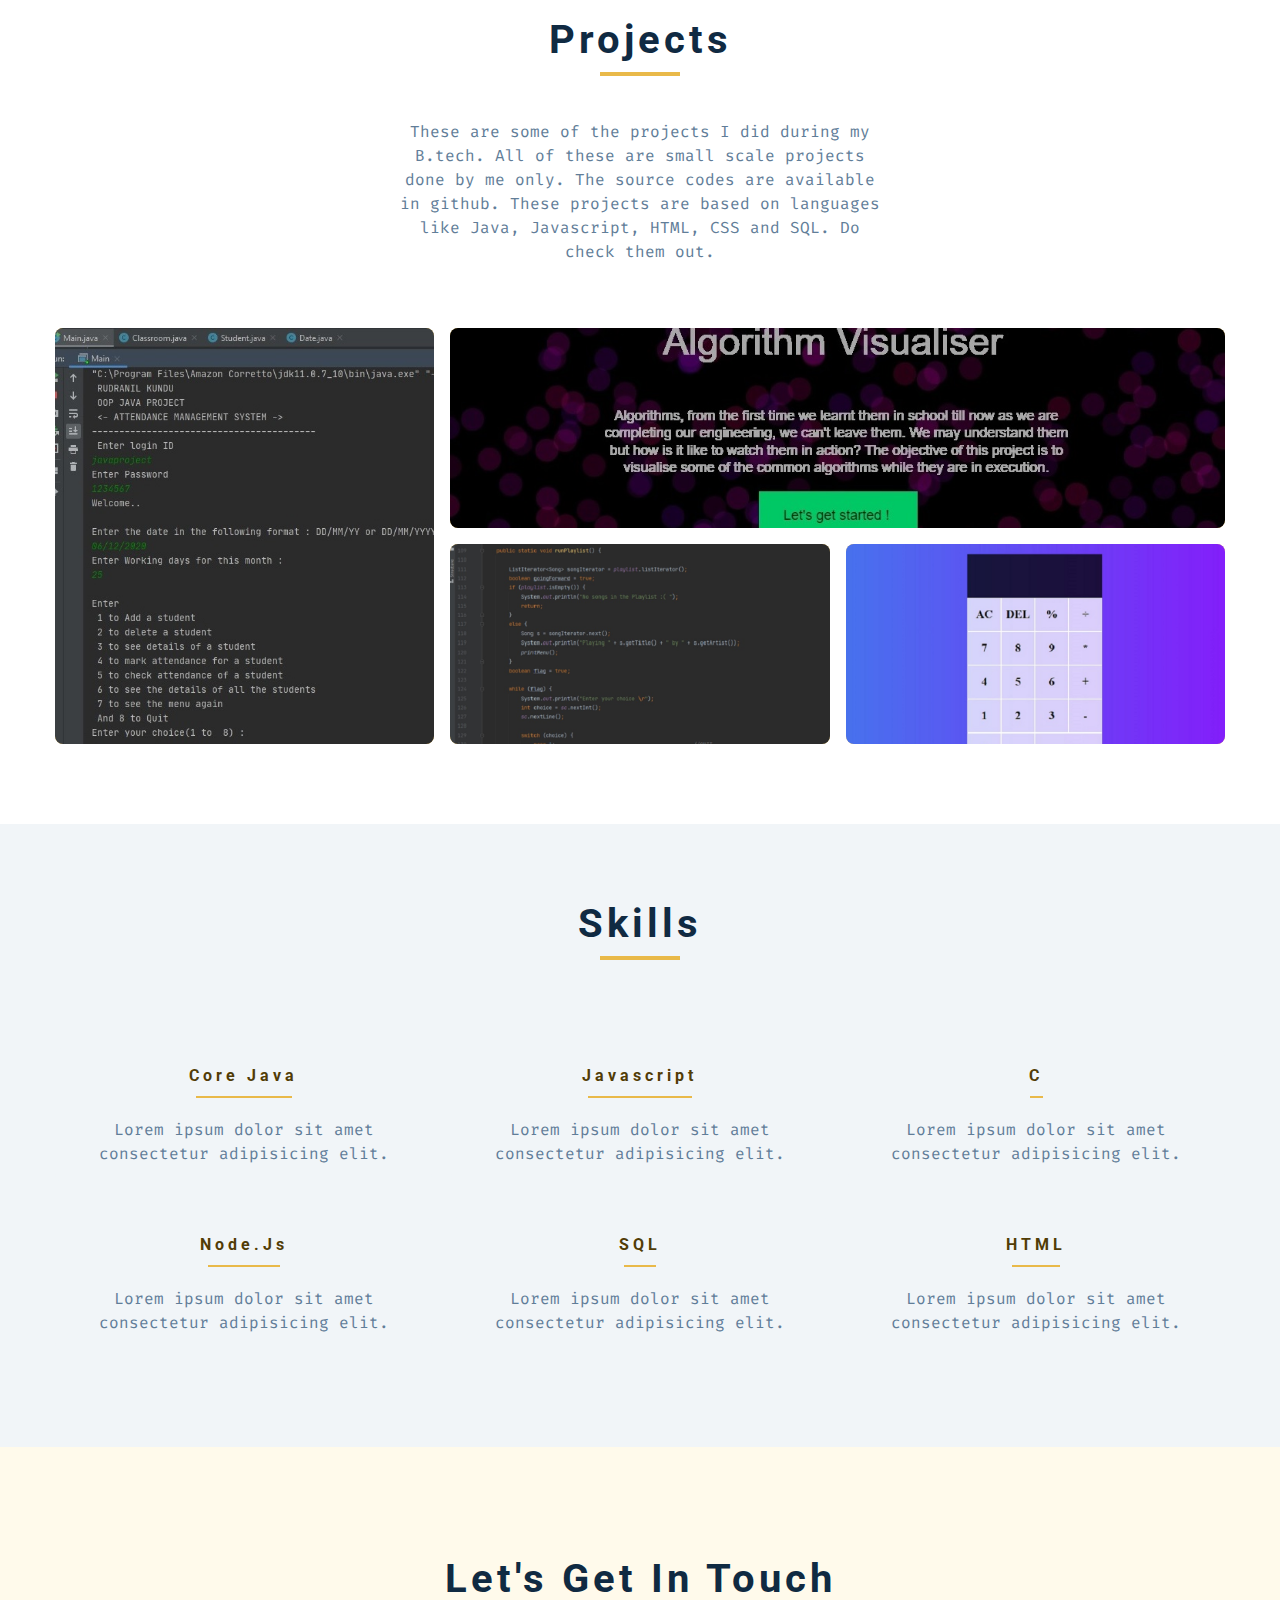
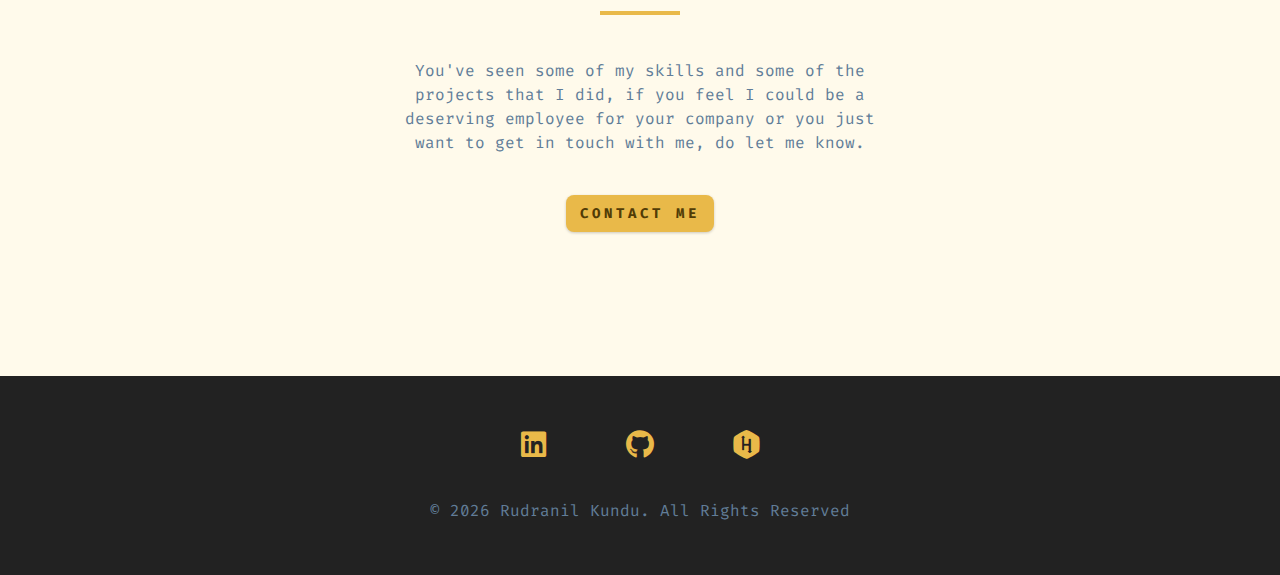
==== commit 6627f32e: "Update index.html" ====
--- a/index.html
+++ b/index.html
@@ -104,7 +104,7 @@
          <article class="hero-info">
             <div class="underline"></div>
             <h1>I'm rudra</h1>
-            <h4>A junior software developer with a B.Tech degree in computer science</h4>
+            <h4>A junior software developer with a B.Tech degree in Computer Science</h4>
             <a href="./contact.html" class="btn hero-btn">Hire Me</a>
             <a href="./resources/RudranilKunduCV.pdf" class="btn hero-btn" download>Download CV</a>
 
@@ -350,4 +350,4 @@
    <a href="./index.html" class="btn">back to home</a>
    -->
 </body>
-</html>+</html>
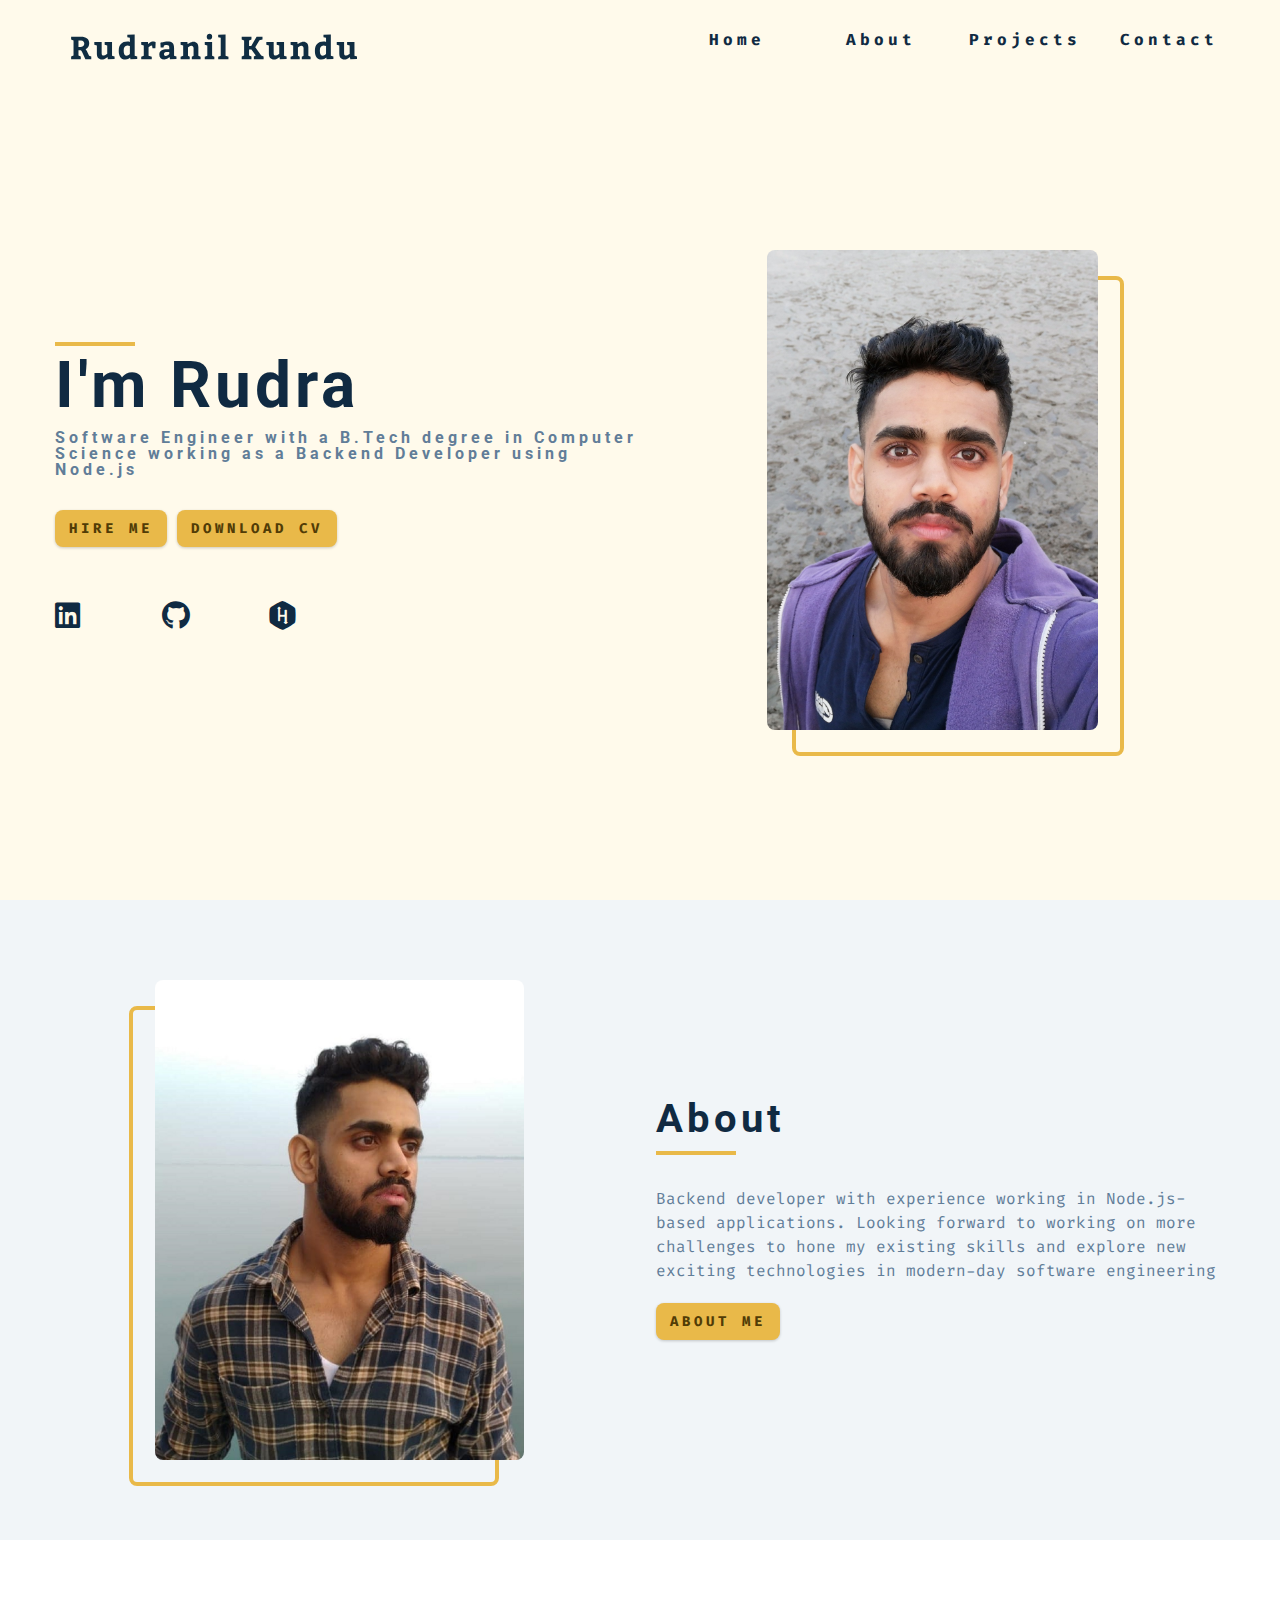
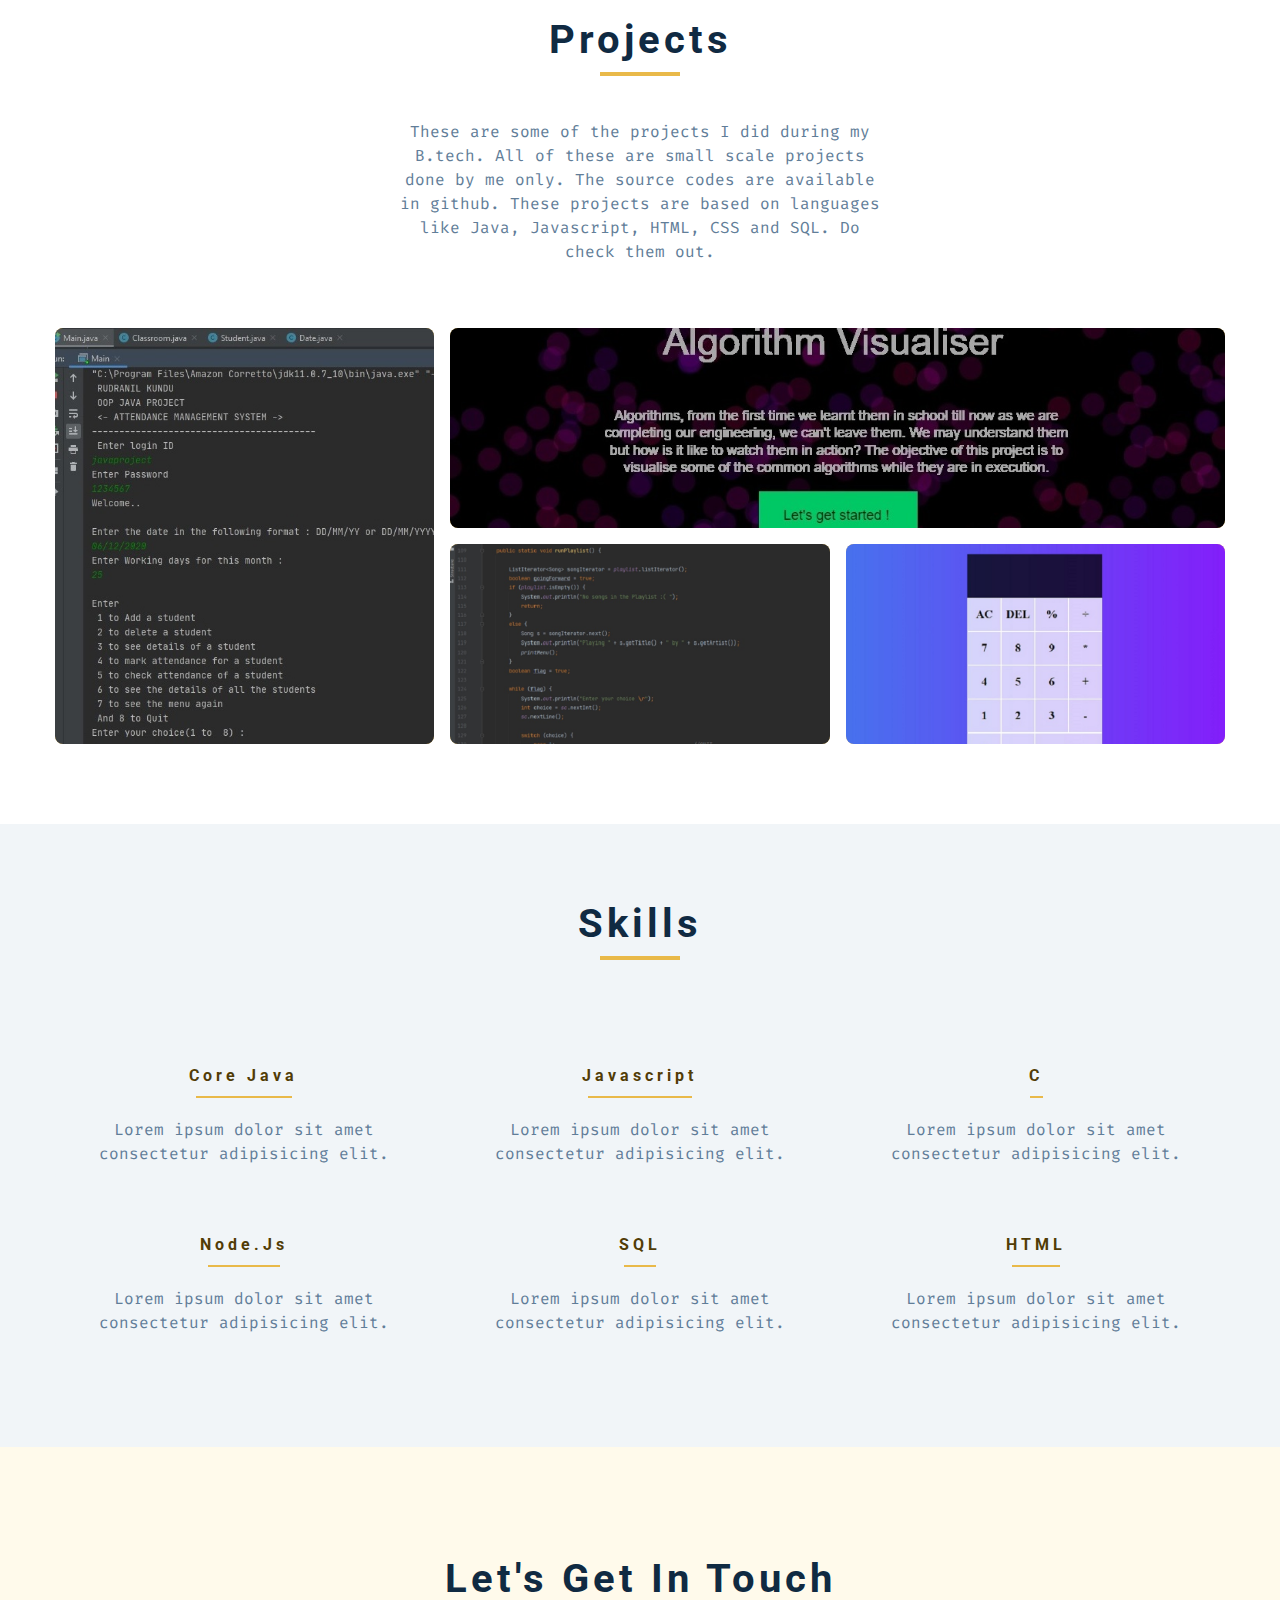
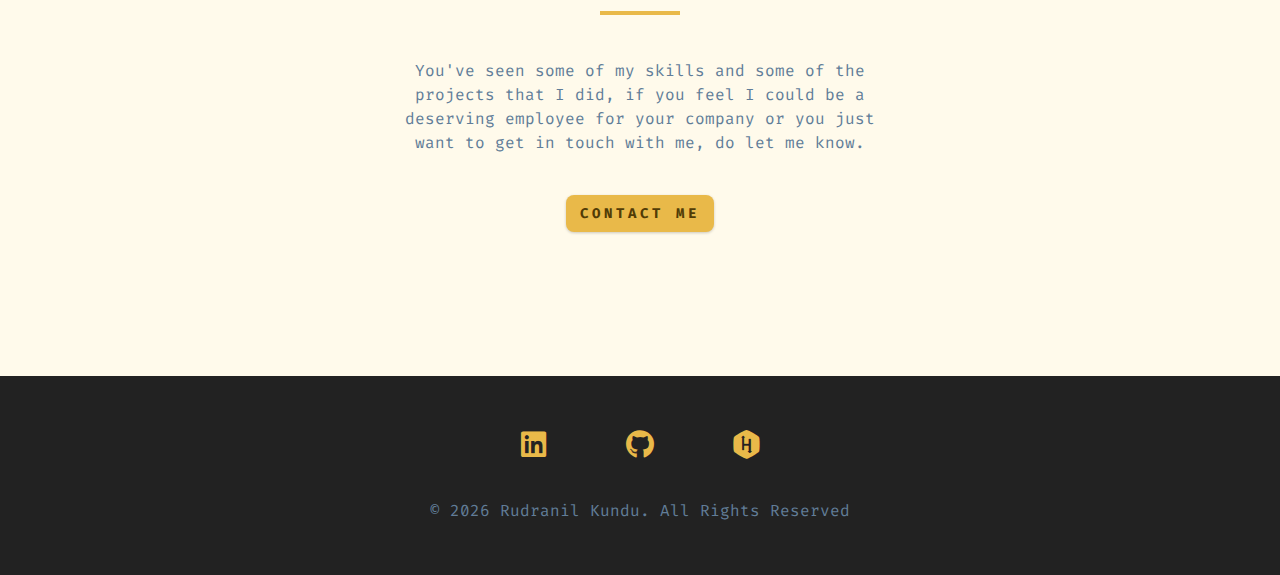
==== commit f95d7b90: "changed cv file in resources, changed description on profile header and about" ====
--- a/index.html
+++ b/index.html
@@ -104,7 +104,7 @@
          <article class="hero-info">
             <div class="underline"></div>
             <h1>I'm rudra</h1>
-            <h4>A junior software developer with a B.Tech degree in Computer Science</h4>
+            <h4>Software Engineer with a B.Tech degree in Computer Science working as a Backend Developer using Node.js</h4>
             <a href="./contact.html" class="btn hero-btn">Hire Me</a>
             <a href="./resources/RudranilKunduCV.pdf" class="btn hero-btn" download>Download CV</a>
 
@@ -149,7 +149,7 @@
                <div class="underline"></div>
             </div>
             <!-- end of section title -->
-            <p>Lorem ipsum dolor sit amet consectetur adipisicing elit. Explicabo iure aliquam accusamus ad laudantium, non, nisi maxime ut cum dolorem consequuntur mollitia aut placeat voluptatibus incidunt est nobis dolore reprehenderit debitis error velit eius ab quaerat qui. Repellendus, voluptatem cum?</p>
+            <p>Backend developer with experience working in Node.js-based applications. Looking forward to working on more challenges to hone my existing skills and explore new exciting technologies in modern-day software engineering</p>
             <a href="./about.html" class="btn">about me</a>
          </article>
 
